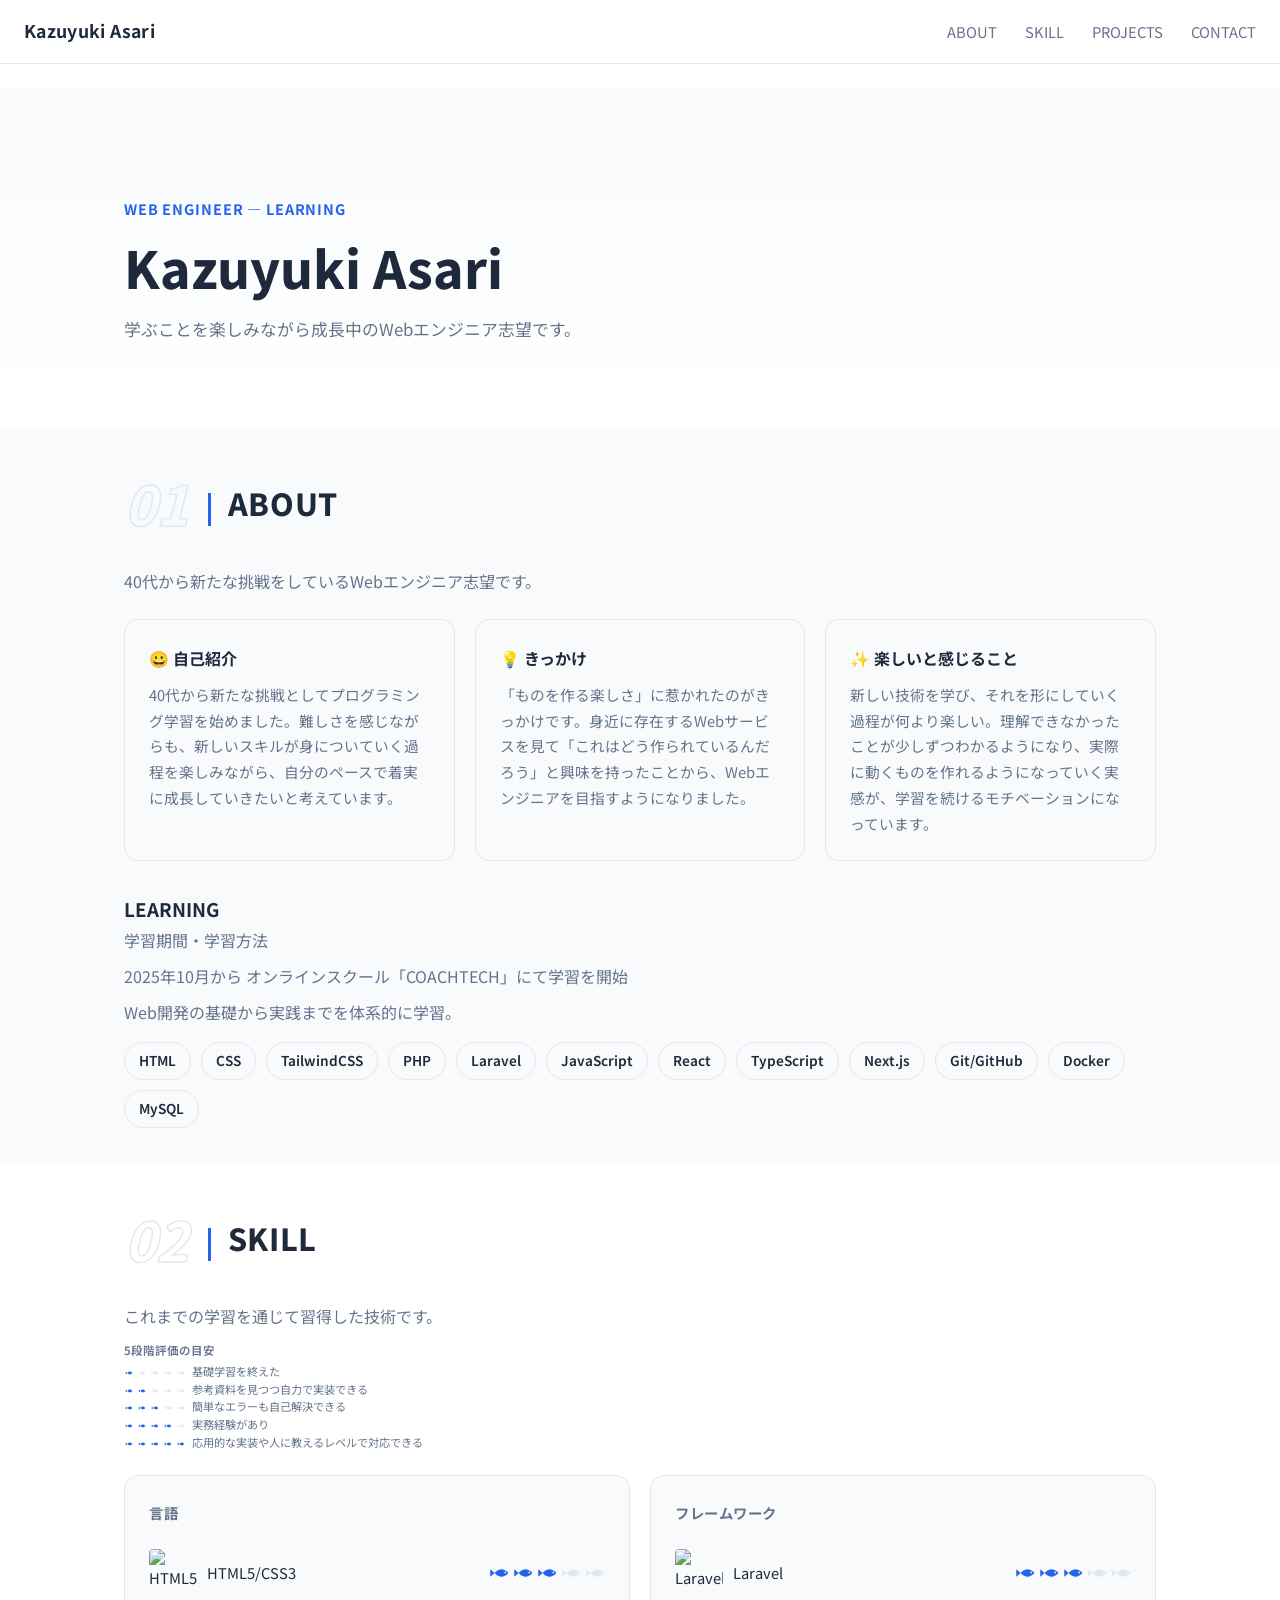
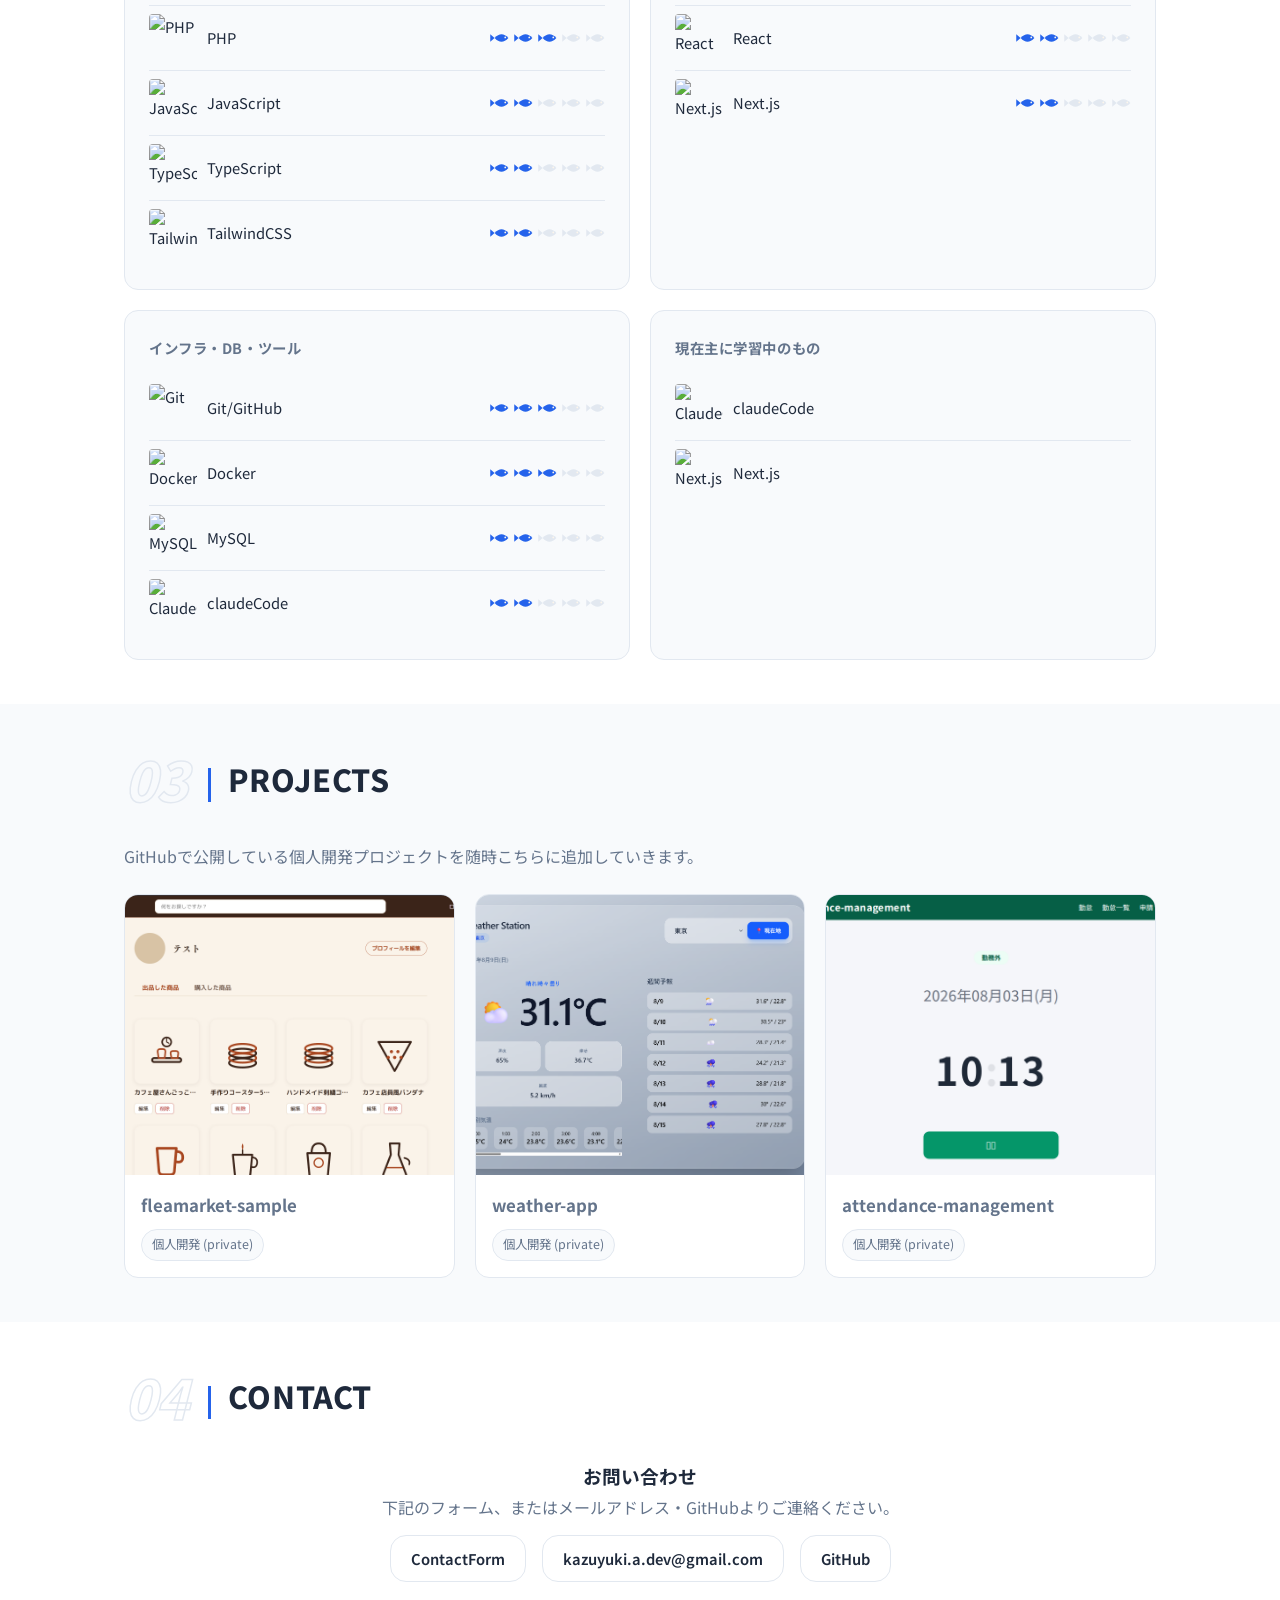
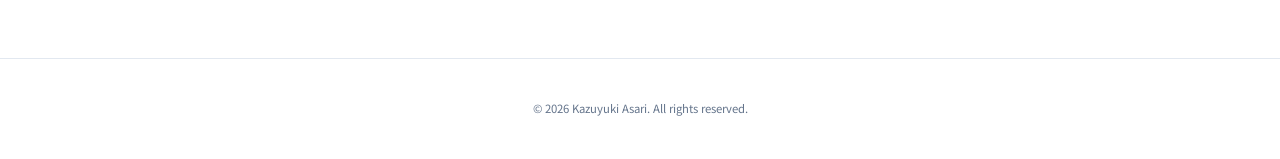
==== index.html @ 362704b7 "attendance-managementプロジェクトを追加、プロジェクトカードの画像サイズを統一" ====
<!doctype html>
<html lang="ja">
  <head>
    <meta charset="UTF-8" />
    <meta name="viewport" content="width=device-width, initial-scale=1.0" />
    <link rel="preconnect" href="https://fonts.googleapis.com" />
    <link rel="preconnect" href="https://fonts.gstatic.com" crossorigin />
    <link
      href="https://fonts.googleapis.com/css2?family=Noto+Sans+JP:wght@400;500;700&display=swap"
      rel="stylesheet"
    />
    <link rel="stylesheet" href="css/style.css" />
    <title>K.A portfolio</title>
  </head>
  <body>
    <svg style="display: none">
      <symbol id="icon-fish" viewBox="0 -3 32 26">
        <polygon points="9,10 2,4 2,16" />
        <path d="M 9,10 Q 20,-2 31,10 Q 20,22 9,10 Z" />
        <circle cx="26" cy="9" r="1.4" fill="#fdf6ec" />
      </symbol>
    </svg>
    <header>
      <a class="logo" href="#">Kazuyuki Asari</a>
      <button class="nav-toggle" id="navToggle" aria-label="メニュー">
        &#9776;
      </button>
      <nav>
        <ul class="nav-links" id="navLinks">
          <li><a href="#ABOUT">ABOUT</a></li>
          <li><a href="#SKILL">SKILL</a></li>
          <li><a href="#PROJECTS">PROJECTS</a></li>
          <li><a href="#CONTACT">CONTACT</a></li>
        </ul>
      </nav>
    </header>

    <main>
      <section class="hero">
        <div class="container hero-split">
          <div>
            <span class="hero-eyebrow">WEB ENGINEER — LEARNING</span>
            <h1>Kazuyuki Asari</h1>
            <p class="catchcopy">
              学ぶことを楽しみながら成長中のWebエンジニア志望です。
            </p>
          </div>
        </div>
      </section>

      <section id="ABOUT">
        <div class="container">
          <div class="section-head">
            <span class="section-num">01</span>
            <h2>ABOUT</h2>
          </div>
          <p>40代から新たな挑戦をしているWebエンジニア志望です。</p>
          <div class="about-grid">
            <div class="card">
              <h3>😀 自己紹介</h3>
              <p>
                40代から新たな挑戦としてプログラミング学習を始めました。難しさを感じながらも、新しいスキルが身についていく過程を楽しみながら、自分のペースで着実に成長していきたいと考えています。
              </p>
            </div>
            <div class="card">
              <h3>💡 きっかけ</h3>
              <p>
                「ものを作る楽しさ」に惹かれたのがきっかけです。身近に存在するWebサービスを見て「これはどう作られているんだろう」と興味を持ったことから、Webエンジニアを目指すようになりました。
              </p>
            </div>
            <div class="card">
              <h3>✨ 楽しいと感じること</h3>
              <p>
                新しい技術を学び、それを形にしていく過程が何より楽しい。理解できなかったことが少しずつわかるようになり、実際に動くものを作れるようになっていく実感が、学習を続けるモチベーションになっています。
              </p>
            </div>
          </div>
          <h3>LEARNING</h3>
          <p>学習期間・学習方法</p>
          <p>2025年10月から オンラインスクール「COACHTECH」にて学習を開始</p>
          <p>Web開発の基礎から実践までを体系的に学習。</p>
          <ul class="tech-list">
            <li>HTML</li>
            <li>CSS</li>
            <li>TailwindCSS</li>
            <li>PHP</li>
            <li>Laravel</li>
            <li>JavaScript</li>
            <li>React</li>
            <li>TypeScript</li>
            <li>Next.js</li>
            <li>Git/GitHub</li>
            <li>Docker</li>
            <li>MySQL</li>
          </ul>
        </div>
      </section>

      <section id="SKILL">
        <div class="container">
          <div class="section-head">
            <span class="section-num">02</span>
            <h2>SKILL</h2>
          </div>
          <p>これまでの学習を通じて習得した技術です。</p>
          <div class="rating-legend">
            <p class="legend-title">5段階評価の目安</p>
            <ul>
              <li>
                <span class="legend-fish">
                  <svg class="fish filled"><use href="#icon-fish"></use></svg>
                  <svg class="fish"><use href="#icon-fish"></use></svg>
                  <svg class="fish"><use href="#icon-fish"></use></svg>
                  <svg class="fish"><use href="#icon-fish"></use></svg>
                  <svg class="fish"><use href="#icon-fish"></use></svg>
                </span>
                基礎学習を終えた
              </li>
              <li>
                <span class="legend-fish">
                  <svg class="fish filled"><use href="#icon-fish"></use></svg>
                  <svg class="fish filled"><use href="#icon-fish"></use></svg>
                  <svg class="fish"><use href="#icon-fish"></use></svg>
                  <svg class="fish"><use href="#icon-fish"></use></svg>
                  <svg class="fish"><use href="#icon-fish"></use></svg>
                </span>
                参考資料を見つつ自力で実装できる
              </li>
              <li>
                <span class="legend-fish">
                  <svg class="fish filled"><use href="#icon-fish"></use></svg>
                  <svg class="fish filled"><use href="#icon-fish"></use></svg>
                  <svg class="fish filled"><use href="#icon-fish"></use></svg>
                  <svg class="fish"><use href="#icon-fish"></use></svg>
                  <svg class="fish"><use href="#icon-fish"></use></svg>
                </span>
                簡単なエラーも自己解決できる
              </li>
              <li>
                <span class="legend-fish">
                  <svg class="fish filled"><use href="#icon-fish"></use></svg>
                  <svg class="fish filled"><use href="#icon-fish"></use></svg>
                  <svg class="fish filled"><use href="#icon-fish"></use></svg>
                  <svg class="fish filled"><use href="#icon-fish"></use></svg>
                  <svg class="fish"><use href="#icon-fish"></use></svg>
                </span>
                実務経験があり
              </li>
              <li>
                <span class="legend-fish">
                  <svg class="fish filled"><use href="#icon-fish"></use></svg>
                  <svg class="fish filled"><use href="#icon-fish"></use></svg>
                  <svg class="fish filled"><use href="#icon-fish"></use></svg>
                  <svg class="fish filled"><use href="#icon-fish"></use></svg>
                  <svg class="fish filled"><use href="#icon-fish"></use></svg>
                </span>
                応用的な実装や人に教えるレベルで対応できる
              </li>
            </ul>
          </div>

          <div class="skills-grid">
            <div class="skill-card">
              <h4>言語</h4>
              <ul>
                <li>
                  <img
                    src="https://cdn.simpleicons.org/html5"
                    alt="HTML5"
                    width="48"
                    height="48"
                  />
                  HTML5/CSS3
                  <span class="level-dots" title="レベル目安 1/5">
                    <svg class="fish filled"><use href="#icon-fish"></use></svg>
                    <svg class="fish filled"><use href="#icon-fish"></use></svg>
                    <svg class="fish filled"><use href="#icon-fish"></use></svg>
                    <svg class="fish"><use href="#icon-fish"></use></svg>
                    <svg class="fish"><use href="#icon-fish"></use></svg>
                  </span>
                </li>
                <li>
                  <img
                    src="https://cdn.simpleicons.org/php"
                    alt="PHP"
                    width="48"
                    height="48"
                  />
                  PHP
                  <span class="level-dots" title="レベル目安 1/5">
                    <svg class="fish filled"><use href="#icon-fish"></use></svg>
                    <svg class="fish filled"><use href="#icon-fish"></use></svg>
                    <svg class="fish filled"><use href="#icon-fish"></use></svg>
                    <svg class="fish"><use href="#icon-fish"></use></svg>
                    <svg class="fish"><use href="#icon-fish"></use></svg>
                  </span>
                </li>
                <li>
                  <img
                    src="https://cdn.simpleicons.org/javascript"
                    alt="JavaScript"
                    width="48"
                    height="48"
                  />
                  JavaScript
                  <span class="level-dots" title="レベル目安 1/5">
                    <svg class="fish filled"><use href="#icon-fish"></use></svg>
                    <svg class="fish filled"><use href="#icon-fish"></use></svg>
                    <svg class="fish"><use href="#icon-fish"></use></svg>
                    <svg class="fish"><use href="#icon-fish"></use></svg>
                    <svg class="fish"><use href="#icon-fish"></use></svg>
                  </span>
                </li>
                <li>
                  <img
                    src="https://cdn.simpleicons.org/typescript"
                    alt="TypeScript"
                    width="48"
                    height="48"
                  />
                  TypeScript
                  <span class="level-dots" title="レベル目安 1/5">
                    <svg class="fish filled"><use href="#icon-fish"></use></svg>
                    <svg class="fish filled"><use href="#icon-fish"></use></svg>
                    <svg class="fish"><use href="#icon-fish"></use></svg>
                    <svg class="fish"><use href="#icon-fish"></use></svg>
                    <svg class="fish"><use href="#icon-fish"></use></svg>
                  </span>
                </li>
                <li>
                  <img
                    src="https://cdn.simpleicons.org/tailwindcss"
                    alt="Tailwind CSS"
                    width="48"
                    height="48"
                  />
                  TailwindCSS
                  <span class="level-dots" title="レベル目安 1/5">
                    <svg class="fish filled"><use href="#icon-fish"></use></svg>
                    <svg class="fish filled"><use href="#icon-fish"></use></svg>
                    <svg class="fish"><use href="#icon-fish"></use></svg>
                    <svg class="fish"><use href="#icon-fish"></use></svg>
                    <svg class="fish"><use href="#icon-fish"></use></svg>
                  </span>
                </li>
              </ul>
            </div>
            <div class="skill-card">
              <h4>フレームワーク</h4>
              <ul>
                <li>
                  <img
                    src="https://cdn.simpleicons.org/laravel"
                    alt="Laravel"
                    width="48"
                    height="48"
                  />
                  Laravel
                  <span class="level-dots" title="レベル目安 1/5">
                    <svg class="fish filled"><use href="#icon-fish"></use></svg>
                    <svg class="fish filled"><use href="#icon-fish"></use></svg>
                    <svg class="fish filled"><use href="#icon-fish"></use></svg>
                    <svg class="fish"><use href="#icon-fish"></use></svg>
                    <svg class="fish"><use href="#icon-fish"></use></svg>
                  </span>
                </li>
                <li>
                  <img
                    src="https://cdn.simpleicons.org/react"
                    alt="React"
                    width="48"
                    height="48"
                  />
                  React
                  <span class="level-dots" title="レベル目安 1/5">
                    <svg class="fish filled"><use href="#icon-fish"></use></svg>
                    <svg class="fish filled"><use href="#icon-fish"></use></svg>
                    <svg class="fish"><use href="#icon-fish"></use></svg>
                    <svg class="fish"><use href="#icon-fish"></use></svg>
                    <svg class="fish"><use href="#icon-fish"></use></svg>
                  </span>
                </li>
                <li>
                  <img
                    src="https://cdn.simpleicons.org/next.js"
                    alt="Next.js"
                    width="48"
                    height="48"
                  />
                  Next.js
                  <span class="level-dots" title="レベル目安 1/5">
                    <svg class="fish filled"><use href="#icon-fish"></use></svg>
                    <svg class="fish filled"><use href="#icon-fish"></use></svg>
                    <svg class="fish"><use href="#icon-fish"></use></svg>
                    <svg class="fish"><use href="#icon-fish"></use></svg>
                    <svg class="fish"><use href="#icon-fish"></use></svg>
                  </span>
                </li>
              </ul>
            </div>
            <div class="skill-card">
              <h4>インフラ・DB・ツール</h4>
              <ul>
                <li>
                  <img
                    src="https://cdn.simpleicons.org/git"
                    alt="Git"
                    width="48"
                    height="48"
                  />
                  Git/GitHub
                  <span class="level-dots" title="レベル目安 1/5">
                    <svg class="fish filled"><use href="#icon-fish"></use></svg>
                    <svg class="fish filled"><use href="#icon-fish"></use></svg>
                    <svg class="fish filled"><use href="#icon-fish"></use></svg>
                    <svg class="fish"><use href="#icon-fish"></use></svg>
                    <svg class="fish"><use href="#icon-fish"></use></svg>
                  </span>
                </li>
                <li>
                  <img
                    src="https://cdn.simpleicons.org/docker"
                    alt="Docker"
                    width="48"
                    height="48"
                  />
                  Docker
                  <span class="level-dots" title="レベル目安 1/5">
                    <svg class="fish filled"><use href="#icon-fish"></use></svg>
                    <svg class="fish filled"><use href="#icon-fish"></use></svg>
                    <svg class="fish filled"><use href="#icon-fish"></use></svg>
                    <svg class="fish"><use href="#icon-fish"></use></svg>
                    <svg class="fish"><use href="#icon-fish"></use></svg>
                  </span>
                </li>
                <li>
                  <img
                    src="https://cdn.simpleicons.org/mysql"
                    alt="MySQL"
                    width="48"
                    height="48"
                  />
                  MySQL
                  <span class="level-dots" title="レベル目安 1/5">
                    <svg class="fish filled"><use href="#icon-fish"></use></svg>
                    <svg class="fish filled"><use href="#icon-fish"></use></svg>
                    <svg class="fish"><use href="#icon-fish"></use></svg>
                    <svg class="fish"><use href="#icon-fish"></use></svg>
                    <svg class="fish"><use href="#icon-fish"></use></svg>
                  </span>
                </li>
                <li>
                  <img
                    src="https://cdn.simpleicons.org/claudecode"
                    alt="ClaudeCode"
                    width="48"
                    height="48"
                  />
                  claudeCode
                  <span class="level-dots" title="レベル目安 1/5">
                    <svg class="fish filled"><use href="#icon-fish"></use></svg>
                    <svg class="fish filled"><use href="#icon-fish"></use></svg>
                    <svg class="fish"><use href="#icon-fish"></use></svg>
                    <svg class="fish"><use href="#icon-fish"></use></svg>
                    <svg class="fish"><use href="#icon-fish"></use></svg>
                  </span>
                </li>
              </ul>
            </div>
            <div class="skill-card">
              <h4>現在主に学習中のもの</h4>
              <ul>
                <li>
                  <img
                    src="https://cdn.simpleicons.org/claudecode"
                    alt="ClaudeCode"
                    width="48"
                    height="48"
                  />claudeCode
                </li>
                <li>
                  <img
                    src="https://cdn.simpleicons.org/next.js"
                    alt="Next.js"
                    width="48"
                    height="48"
                  />
                  Next.js
                </li>
              </ul>
            </div>
          </div>
        </div>
      </section>

      <section id="PROJECTS">
        <div class="container">
          <div class="section-head">
            <span class="section-num">03</span>
            <h2>PROJECTS</h2>
          </div>
          <p>
            GitHubで公開している個人開発プロジェクトを随時こちらに追加していきます。
          </p>

          <div class="projects-grid">
            <article class="project-card">
              <a href="projects/fleamarket-sample.html">
                <img
                  src="images/screenshots/fleamarket-sample/fleamarket-sample1.png"
                  alt="fleamarket-sample のトップページ"
                  width="400"
                  height="280"
                />
                <h3>fleamarket-sample</h3>
                <ul class="tags">
                  <li>個人開発 (private)</li>
                </ul>
              </a>
            </article>
            <article class="project-card">
              <a href="projects/weather-app.html">
                <img
                  src="images/screenshots/weather-app/weather-app1.png"
                  alt="weather-app のトップページ"
                  width="400"
                  height="280"
                />
                <h3>weather-app</h3>
                <ul class="tags">
                  <li>個人開発 (private)</li>
                </ul>
              </a>
            </article>
            <article class="project-card">
              <a href="projects/attendance-management.html">
                <img
                  src="images/screenshots/attendance-management/attendance1.png"
                  alt="attendance-management のトップページ"
                  width="400"
                  height="280"
                />
                <h3>attendance-management</h3>
                <ul class="tags">
                  <li>個人開発 (private)</li>
                </ul>
              </a>
            </article>
          </div>
        </div>
      </section>

      <section id="CONTACT">
        <div class="container">
          <div class="section-head">
            <span class="section-num">04</span>
            <h2>CONTACT</h2>
          </div>
          <h3>お問い合わせ</h3>
          <p>
            下記のフォーム、またはメールアドレス・GitHubよりご連絡ください。
          </p>
          <div class="contact-links">
            <a href="contact.html">ContactForm</a>
            <a href="mailto:kazuyuki.a.dev@gmail.com"
              >kazuyuki.a.dev@gmail.com</a
            >
            <a
              href="https://github.com/kazuyuki-a-dev"
              target="_blank"
              rel="noopener noreferrer"
              >GitHub</a
            >
          </div>
        </div>
      </section>
    </main>
    <footer>
      <small>© 2026 Kazuyuki Asari. All rights reserved.</small>
    </footer>
    <script src="js/script.js"></script>
  </body>
</html>
---- css/style.css ----
* {
  box-sizing: border-box;
  margin: 0;
  padding: 0;
}

html {
  scroll-behavior: smooth;
}

:root {
  --color-primary: #2563eb;
  --color-primary-dark: #1d4ed8;
  --color-accent: #0d9488;
  --color-bg: #ffffff;
  --color-bg-soft: #f8fafc;
  --color-text: #1e293b;
  --color-text-muted: #64748b;
  --color-border: #e2e8f0;
  --radius: 14px;
  --max-width: 1080px;
  --hero-photo: none;
}

header {
  position: sticky;
  top: 0;
  z-index: 100;
  background: rgba(255, 255, 255, 0.9);
  backdrop-filter: blur(8px);
  border-bottom: 1px solid var(--color-border);
  display: flex;
  align-items: center;
  justify-content: space-between;
  padding: 16px 24px;
}
.logo {
  font-weight: 700;
  font-size: 1.1rem;
  letter-spacing: 0.02em;
}
header nav ul {
  display: flex;
  gap: 28px;
  list-style: none;
  font-size: 0.92rem;
  color: var(--color-text-muted);
}
header nav a:hover {
  color: var(--color-primary);
}

.nav-toggle {
  display: none;
  background: none;
  border: none;
  font-size: 1.4rem;
  cursor: pointer;
  color: var(--color-text);
}

body {
  font-family:
    "Noto Sans JP",
    -apple-system,
    BlinkMacSystemFont,
    "Hiragino Kaku Gothic ProN",
    "Yu Gothic",
    sans-serif;
  color: var(--color-text);
  background: var(--color-bg);
  line-height: 1.75;
  -webkit-font-smoothing: antialiased;
}

section:nth-of-type(even) {
  background: var(--color-bg-soft);
}

.card {
  background: #fff;
}
.tech-list li {
  background: #fff;
}
.project-card {
  background: #fff;
}
a {
  color: inherit;
  text-decoration: none;
}

.container {
  max-width: var(--max-width);
  margin: 0 auto;
  padding: 12px 24px;
}
.project-card img {
  width: 100%;
  aspect-ratio: 16/10;
  object-fit: cover;
  display: block;
}
.hero {
  padding: 96px 0 72px;
  background-image:
    var(--hero-photo),
    linear-gradient(180deg, var(--color-bg-soft) 0%, var(--color-bg) 100%);
  background-size: cover;
  background-position: center;
}

.hero-split {
  display: grid;
  grid-template-columns: 1fr;
  gap: 40px;
  align-items: center;
}

.hero-eyebrow {
  display: block;
  color: var(--color-primary);
  font-weight: 700;
  font-size: 0.9rem;
  letter-spacing: 0.06em;
  margin-bottom: 14px;
}

.hero h1 {
  font-size: clamp(2rem, 5vw, 3.2rem);
  font-weight: 800;
  line-height: 1.25;
  margin-bottom: 16px;
}

.hero .catchcopy {
  font-size: 1.05rem;
  color: var(--color-text-muted);
  max-width: 480px;
}

section {
  scroll-margin-top: 60px;
}

.section-num {
  font-size: 3.4rem;
  font-weight: 800;
  font-style: italic;
  line-height: 1;
  letter-spacing: -0.02em;
  color: var(--color-border);
}
@supports (-webkit-text-stroke: 1px black) {
  .section-num {
    color: transparent;
    -webkit-text-stroke: 1.5px var(--color-border);
  }
}

.section-head {
  display: flex;
  align-items: center;
  gap: 20px;
  margin: 36px 0;
}
.section-head h1,
.section-head h2 {
  position: relative;
  padding-left: 20px;
  font-size: clamp(1.4rem, 3vw, 1.9rem);
  font-weight: 800;
  letter-spacing: 0.02em;
}
.section-head h1::before,
.section-head h2::before {
  content: "";
  position: absolute;
  left: 0;
  bottom: 4px;
  width: 3px;
  height: 1.1em;
  background: var(--color-primary);
}

.about-grid {
  display: grid;
  grid-template-columns: repeat(3, 1fr);
  gap: 20px;
  margin: 24px 0 32px;
}
.card {
  background: var(--color-bg-soft);
  border: 1px solid var(--color-border);
  border-radius: var(--radius);
  padding: 24px;
}
.card h3 {
  font-size: 1rem;
  margin-bottom: 10px;
}
.card p {
  font-size: 0.92rem;
  color: var(--color-text-muted);
}

.tech-list {
  display: flex;
  flex-wrap: wrap;
  gap: 10px;
  list-style: none;
  margin: 16px 0 24px;
}
.tech-list li {
  background: var(--color-bg-soft);
  border: 1px solid var(--color-border);
  color: var(--color-text);
  font-size: 0.85rem;
  font-weight: 600;
  padding: 6px 14px;
  border-radius: 999px;
}

.rating-legend {
  max-width: 420px;
  margin: 10px 0 24px;
}
.legend-title {
  font-size: 0.72rem;
  font-weight: 600;
  color: var(--color-text-muted);
  margin-bottom: 4px;
}
.rating-legend ul {
  list-style: none;
  display: flex;
  flex-direction: column;
  gap: 2px;
}
.rating-legend li {
  display: flex;
  align-items: center;
  gap: 6px;
  font-size: 0.7rem;
  line-height: 1.4;
  color: var(--color-text-muted);
}
.rating-legend .fish {
  width: 10px;
  height: 6px;
  fill: var(--color-border);
  flex-shrink: 0;
}

.skills-grid {
  display: grid;
  grid-template-columns: repeat(2, 1fr);
  gap: 20px;
  margin: 24px 0 32px;
}
.skill-card {
  background: var(--color-bg-soft);
  border: 1px solid var(--color-border);
  border-radius: var(--radius);
  padding: 24px;
}
.skill-card h4 {
  font-size: 0.9rem;
  color: var(--color-text-muted);
  text-transform: uppercase;
  letter-spacing: 0.04em;
  margin-bottom: 16px;
}
.skill-card ul {
  list-style: none;
}
.skill-card li {
  display: flex;
  align-items: center;
  gap: 10px;
  padding: 8px 0;
  border-bottom: 1px solid var(--color-border);
  font-size: 0.92rem;
}
.skill-card li:last-child {
  border-bottom: none;
}
.skill-card li img {
  border-radius: 4px;
}
.level-dots {
  display: inline-flex;
  gap: 4px;
  margin-left: auto;
}
.fish {
  width: 20px;
  height: 20px;
  fill: var(--color-border);
}
.fish.filled {
  fill: var(--color-primary);
}

.projects-grid {
  display: grid;
  grid-template-columns: repeat(3, 1fr);
  gap: 20px;
  margin: 24px 0 32px;
}
.project-card {
  border: 1px solid var(--color-border);
  border-radius: var(--radius);
  overflow: hidden;
  transition:
    box-shadow 0.2s ease,
    transform 0.2s ease;
}

.project-head h2::before {
  content: "";
  position: absolute;
  left: 0;
  bottom: 4px;
  width: 3px;
  height: 1.1em;
  background: var(--color-primary);
}

.project-head h2 {
  position: relative;
  padding-left: 20px;
  font-weight: 800;
  letter-spacing: 0.02em;
}

.project-card:hover {
  box-shadow: 0 8px 20px rgba(0, 0, 0, 0.08);
  transform: translateY(-2px);
}

.project-card h3 {
  font-size: 1.05rem;
  margin: 16px 16px 8px;
}
.tags {
  display: flex;
  gap: 8px;
  list-style: none;
}
.tags li {
  font-size: 0.78rem;
  color: var(--color-text-muted);
  background: var(--color-bg-soft);
  border-radius: 999px;
  padding: 4px 10px;
}
.project-card .tags {
  padding: 0 16px 16px;
}

.contact-links {
  display: flex;
  flex-wrap: wrap;
  gap: 16px;
  margin-top: 20px;
}
.contact-links a {
  display: inline-flex;
  align-items: center;
  padding: 10px 20px;
  border: 1px solid var(--color-border);
  border-radius: 16px;
  font-size: 0.92rem;
  font-weight: 600;
  transition:
    background 0.2s ease,
    border-color 0.2s ease;
}
.contact-links a:hover {
  background: var(--color-primary);
  border-color: var(--color-primary);
  color: #fff;
}
#CONTACT h3,
#CONTACT > .container > p {
  text-align: center;
}
#CONTACT .contact-links {
  justify-content: center;
}
article h3 {
  font-size: 0.95rem;
  font-weight: 700;
  color: var(--color-text-muted);
  margin: 16px 0 8px;
}
footer {
  padding: 40px 0;
  text-align: center;
  color: var(--color-text-muted);
  font-size: 0.85rem;
  border-top: 1px solid var(--color-border);
  margin-top: 40px;
  display: flex;
  flex-direction: column;
  align-items: center;
  gap: 16px;
}
.back-link {
  display: inline-flex;
  align-items: center;
  gap: 6px;
  padding: 10px 20px;
  border: 1px solid var(--color-border);
  border-radius: 999px;
  font-size: 0.85rem;
  font-weight: 600;
  color: var(--color-text);
  transition:
    background 0.2s ease,
    border-color 0.2s ease;
}
.back-link:hover {
  background: var(--color-primary);
  border-color: var(--color-primary);
  color: #fff;
}

.project-hero {
  padding: 20px 0;
}
.project-hero h1 {
  font-size: clamp(1.8rem, 4vw, 2.6rem);
  font-weight: 800;
  text-align: center;
  margin-bottom: 4px;
}
.project-hero .tags {
  justify-content: center;
  margin-bottom: 24px;
}
.project-hero img {
  display: block;
  width: 50%;
  height: auto;
  margin: 0 auto;
  border-radius: var(--radius);
  border: 1px solid var(--color-border);
}

.slider-wrap {
  display: flex;
  align-items: center;
  gap: 16px;
  max-width: 560px;
  margin: 0 auto;
}
.project-slider {
  flex: 1;
  overflow: hidden;
  border-radius: var(--radius);
  /* border: 1px solid var(--color-border); */
}
.slider-track {
  display: flex;
  align-items: center;
  gap: 16px;
  transition: transform 0.35s ease;
}
.slider-track img {
  width: 80%;
  aspect-ratio: 16 / 10;
  object-fit: cover;
  flex-shrink: 0;
  margin: 0 2.5%;
  display: block;
  border-radius: var(--radius);
  border: 1px solid var(--color-border);
  opacity: 0.35;
  transition: opacity 0.35s ease;
}
.slider-track img.active {
  opacity: 1;
}
.slider-arrow {
  flex-shrink: 0;
  background: #fff;
  border: 1px solid var(--color-border);
  border-radius: 50%;
  width: 38px;
  height: 38px;
  font-size: 1.3rem;
  line-height: 1;
  cursor: pointer;
  display: flex;
  align-items: center;
  justify-content: center;
  color: var(--color-text-muted);
  box-shadow: 0 4px 10px rgba(0, 0, 0, 0.08);
  transition:
    background 0.2s ease,
    color 0.2s ease,
    transform 0.2s ease,
    box-shadow 0.2s ease;
}
.slider-arrow:hover {
  background: var(--color-primary);
  color: #fff;
  transform: translateY(-2px);
  box-shadow: 0 8px 16px rgba(37, 99, 235, 0.25);
}
.slider-dots {
  display: flex;
  justify-content: center;
  gap: 8px;
  margin-top: 16px;
}
.slider-dots .dot {
  width: 20px;
  height: 5px;
  border-radius: 999px;
  background: var(--color-border);
  border: none;
  padding: 0;
  cursor: pointer;
}
.slider-dots .dot.active {
  background: var(--color-primary);
}
main {
  padding: 24px 0;
}
article h2 {
  font-size: 1.15rem;
  font-weight: 700;
  margin: 36px 0 12px;
  border-bottom: 1px solid var(--color-border);
}
article > .project-head:first-child h2 {
  margin-top: 0;
}
article p {
  color: var(--color-text-muted);
  font-size: 0.95rem;
}
article ul {
  list-style: none;
  display: flex;
  flex-wrap: wrap;
  gap: 8px;
  margin-top: 8px;
}
article ul li {
  background: var(--color-bg-soft);
  border: 1px solid var(--color-border);
  border-radius: 999px;
  padding: 6px 14px;
  font-size: 0.85rem;
}

main .container > p {
  color: var(--color-text-muted);
  margin-bottom: 8px;
}
.contact-card {
  background: #fff;
  border-radius: var(--radius);
  padding: 28px 24px;
  max-width: 1080px;
  border-top: 3px solid var(--color-primary);
  box-shadow: 0 10px 30px rgba(30, 41, 59, 0.08);
}

.form-row input:focus,
.form-row textarea:focus {
  outline: none;
  border-color: var(--color-primary);
  background: #fff;
  box-shadow: 0 0 0 3px rgba(37, 99, 235, 0.15);
}
.form-row textarea::-webkit-resizer {
  display: none;
}
.btn-submit {
  display: inline-block;
  align-self: center;
  background: var(--color-primary);
  color: #fff;
  border: none;
  padding: 9px 24px;
  border-radius: 999px;
  font-size: 0.88rem;
  font-weight: 700;
  cursor: pointer;
  box-shadow: 0 6px 16px rgba(37, 99, 235, 0.25);
  transition:
    background 0.2s ease,
    transform 0.2s ease,
    box-shadow 0.2s ease;
}
.btn-submit:hover {
  background: var(--color-primary-dark);
  transform: translateY(-2px);
  box-shadow: 0 10px 20px rgba(37, 99, 235, 0.3);
}
.contact-form {
  display: flex;
  flex-direction: column;
  gap: 12px;
  margin: 12px 0;
}
.form-row {
  display: flex;
  flex-direction: column;
  gap: 4px;
}
.form-row label {
  font-size: 0.78rem;
  font-weight: 600;
  color: var(--color-text-muted);
}
.form-row input,
.form-row textarea {
  font-family: inherit;
  font-size: 0.88rem;
  padding: 9px 12px;
  border: 1px solid var(--color-border);
  border-radius: 6px;
  background: var(--color-bg-soft);
  color: var(--color-text);
}
.btn-submit {
  display: inline-block;
  align-self: center;
  background: var(--color-primary);
  color: #fff;
  border: none;
  padding: 9px 24px;
  border-radius: 999px;
  font-size: 0.88rem;
  font-weight: 700;
  cursor: pointer;
  transition: background 0.2s ease;
}
.contact-links {
  margin-top: 14px;
}

@media (max-width: 900px) {
  .about-grid {
    grid-template-columns: repeat(2, 1fr);
  }
  .projects-grid {
    grid-template-columns: repeat(2, 1fr);
  }
}

@media (max-width: 760px) {
  .about-grid {
    grid-template-columns: 1fr;
  }
  .skills-grid {
    grid-template-columns: 1fr;
  }
  .projects-grid {
    grid-template-columns: 1fr;
  }
  .container {
    padding: 0 16px;
  }
  .section-num {
    font-size: 2rem;
  }
  .nav-toggle {
    display: block;
    margin-left: auto;
  }
  header nav ul.nav-links {
    position: fixed;
    top: 62px;
    left: 0;
    right: 0;
    background: var(--color-bg);
    flex-direction: column;
    align-items: center;
    gap: 0;
    max-height: 0;
    overflow: hidden;
    transition: max-height 0.25s ease;
    border-bottom: 1px solid var(--color-border);
  }
  header nav ul.nav-links.open {
    max-height: 320px;
  }
  header nav ul.nav-links li {
    width: 100%;
    text-align: center;
  }
  header nav ul.nav-links a {
    display: block;
    padding: 14px 0;
  }
}
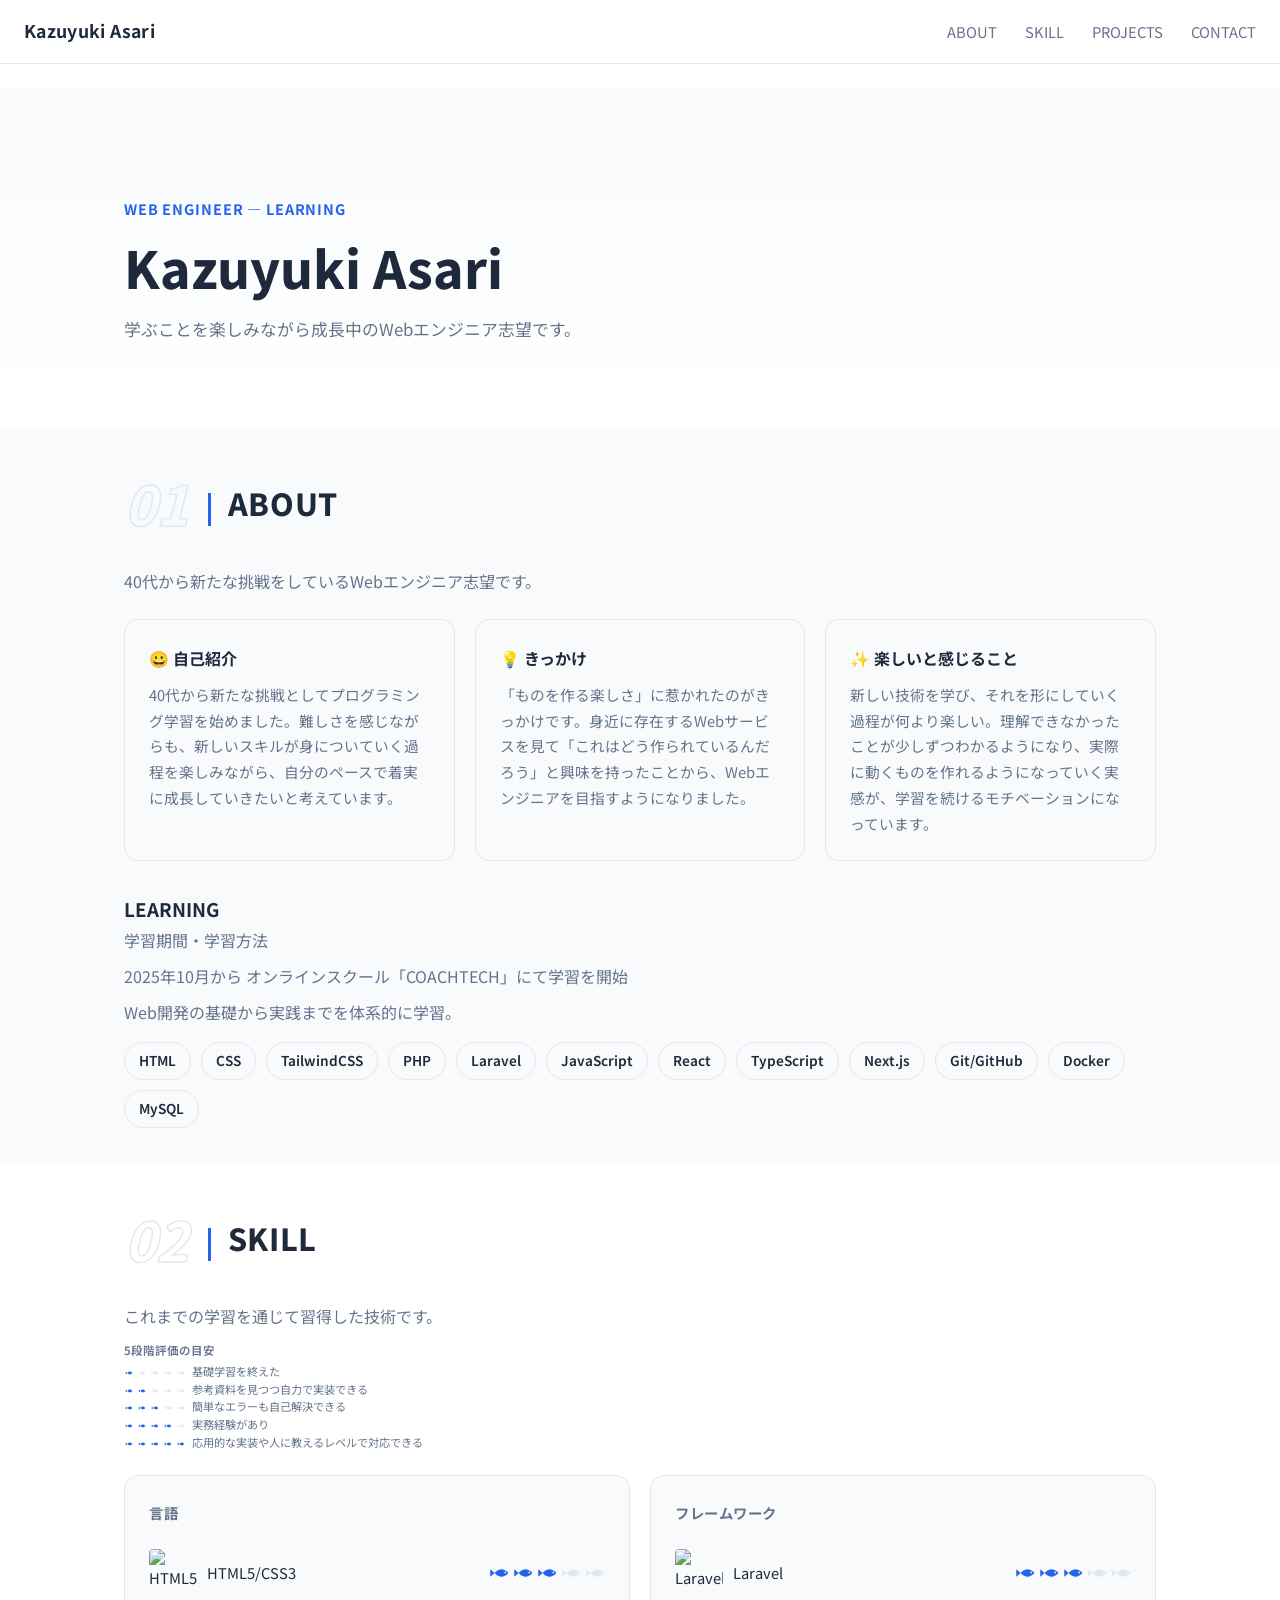
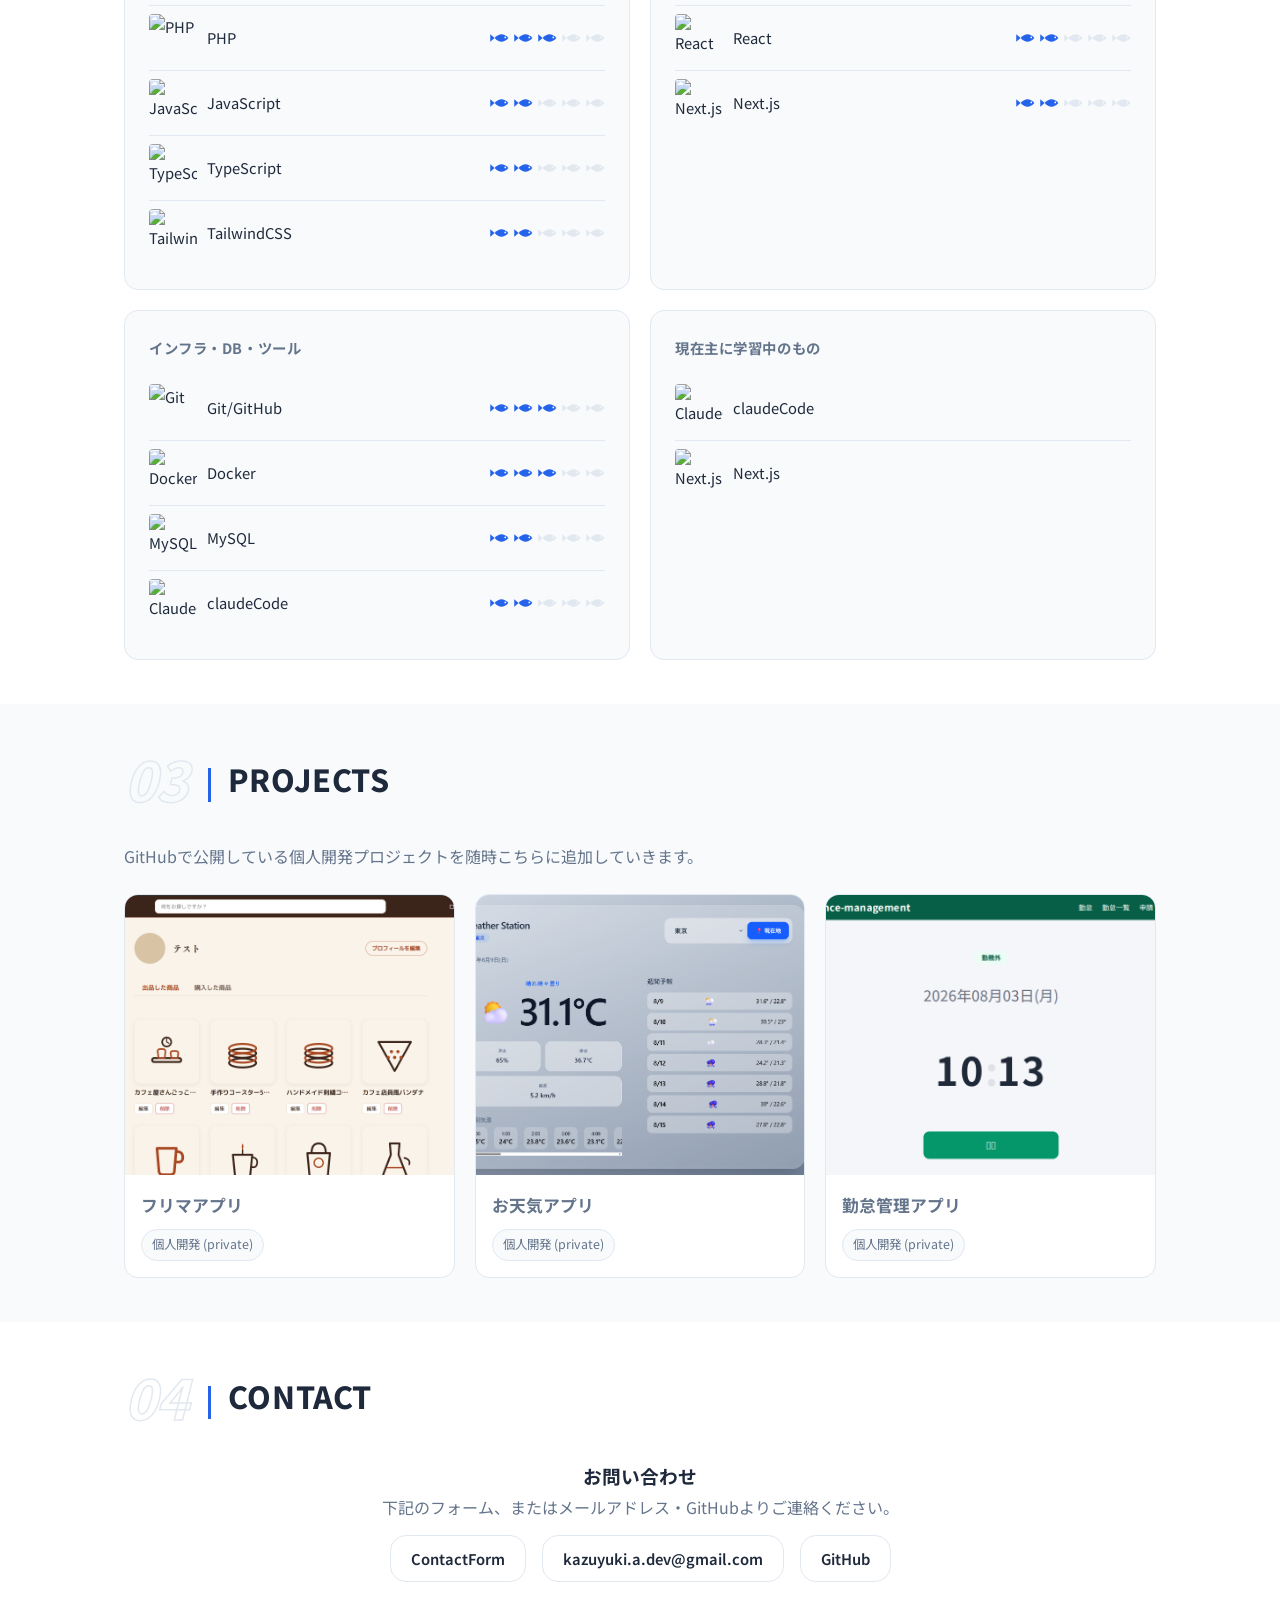
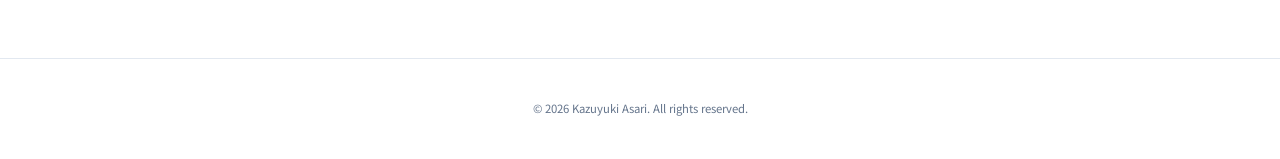
==== commit 655b2bba: "お問い合わせフォームをNetlify Forms対応に強化(送信完了ページ、ハニーポット追加)" ====
--- a/index.html
+++ b/index.html
@@ -412,7 +412,7 @@
                   width="400"
                   height="280"
                 />
-                <h3>fleamarket-sample</h3>
+                <h3>フリマアプリ</h3>
                 <ul class="tags">
                   <li>個人開発 (private)</li>
                 </ul>
@@ -426,7 +426,7 @@
                   width="400"
                   height="280"
                 />
-                <h3>weather-app</h3>
+                <h3>お天気アプリ</h3>
                 <ul class="tags">
                   <li>個人開発 (private)</li>
                 </ul>
@@ -440,7 +440,7 @@
                   width="400"
                   height="280"
                 />
-                <h3>attendance-management</h3>
+                <h3>勤怠管理アプリ</h3>
                 <ul class="tags">
                   <li>個人開発 (private)</li>
                 </ul>
--- a/css/style.css
+++ b/css/style.css
@@ -648,6 +648,11 @@
   margin-top: 14px;
 }
 
+.hidden-field {
+  position: absolute;
+  left: -9999px;
+}
+
 @media (max-width: 900px) {
   .about-grid {
     grid-template-columns: repeat(2, 1fr);
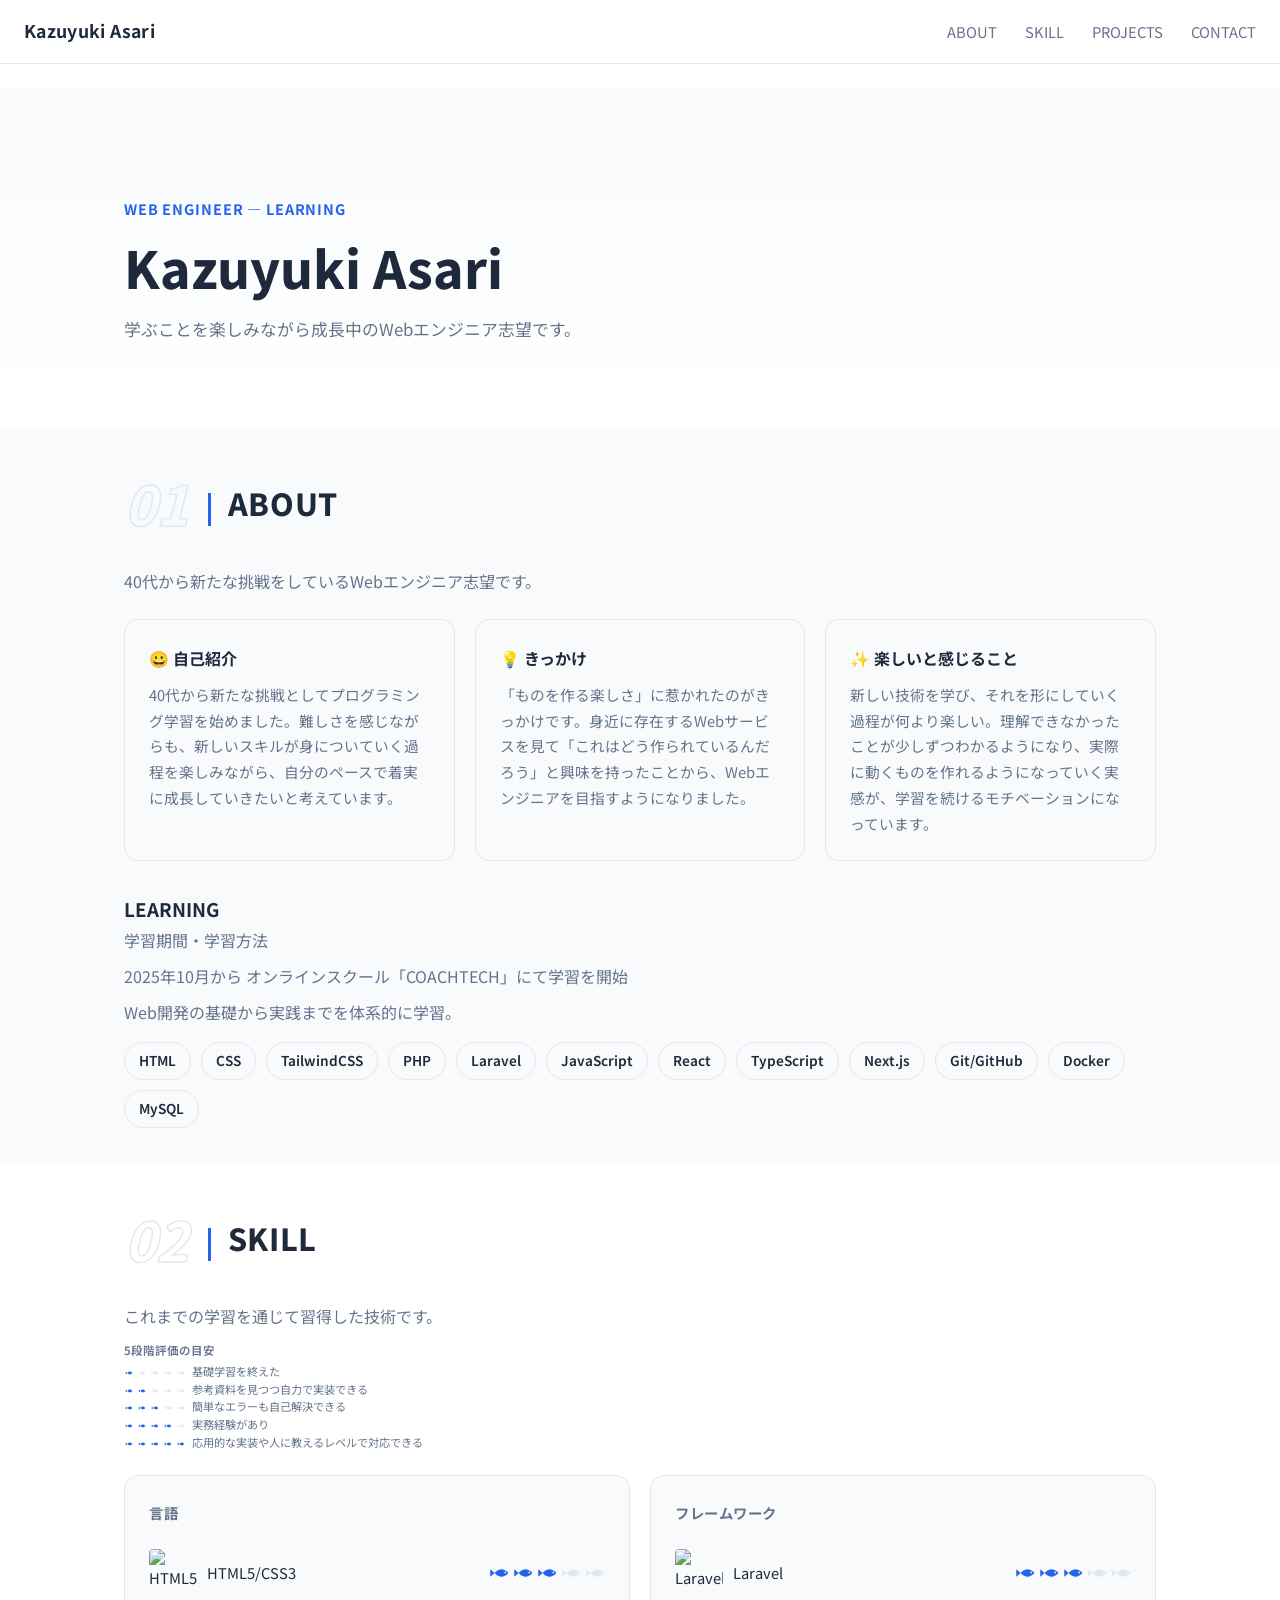
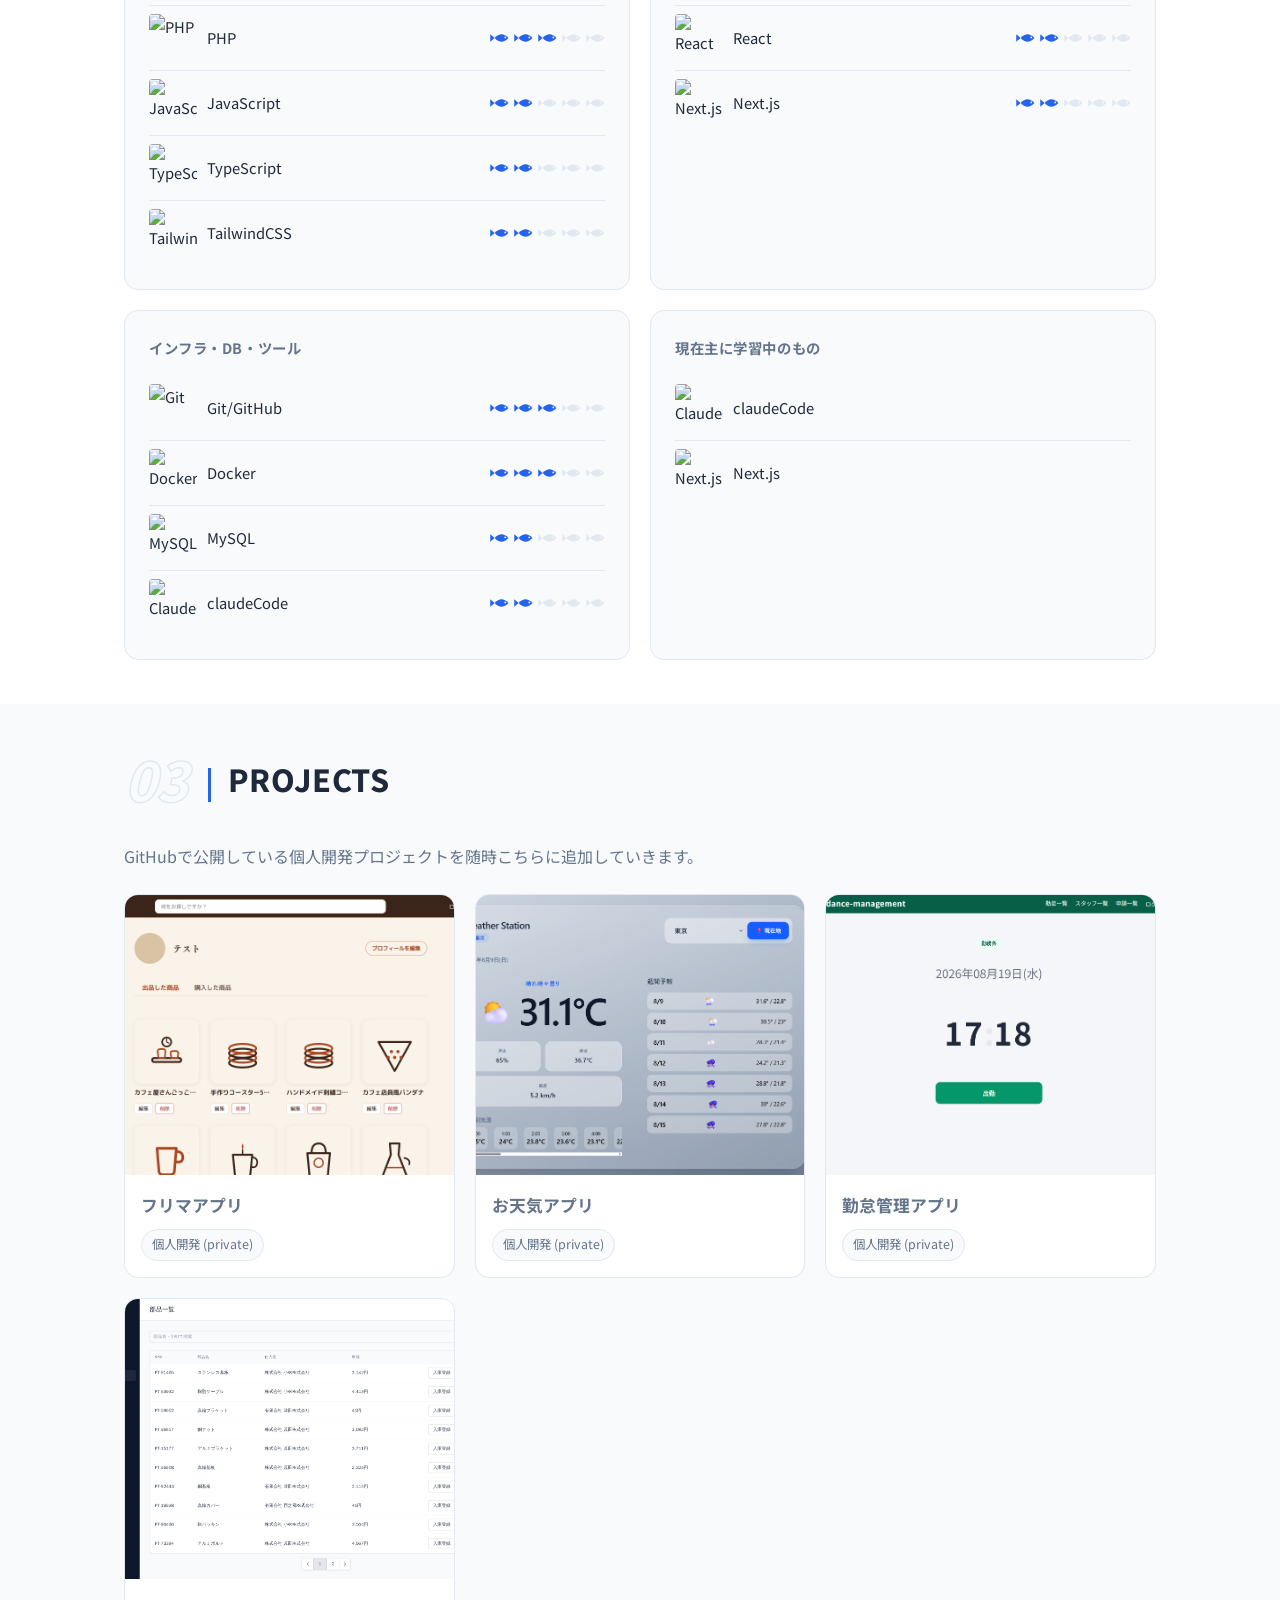
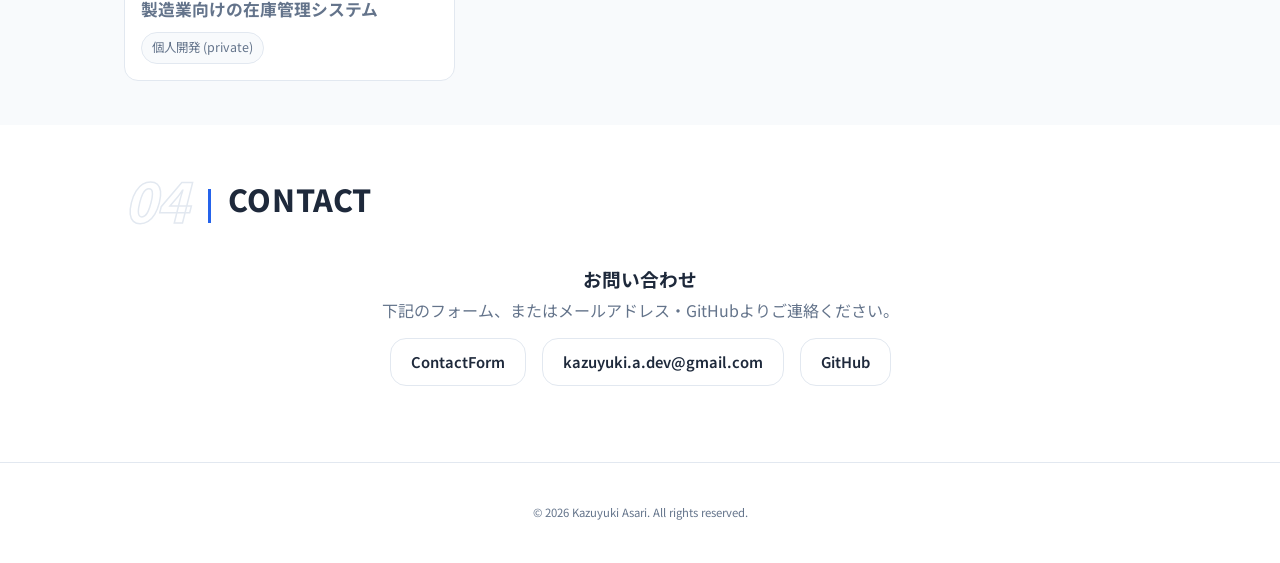
==== commit 28987e01: "PROJECTSに在庫管理システムを追加" ====
--- a/index.html
+++ b/index.html
@@ -446,6 +446,20 @@
                 </ul>
               </a>
             </article>
+            <article class="project-card">
+              <a href="projects/inventory-system.html">
+                <img
+                  src="images/screenshots/inventory-system/parts.png"
+                  alt="inventory-system の部品一覧"
+                  width="400"
+                  height="280"
+                />
+                <h3>製造業向けの在庫管理システム</h3>
+                <ul class="tags">
+                  <li>個人開発 (private)</li>
+                </ul>
+              </a>
+            </article>
           </div>
         </div>
       </section>
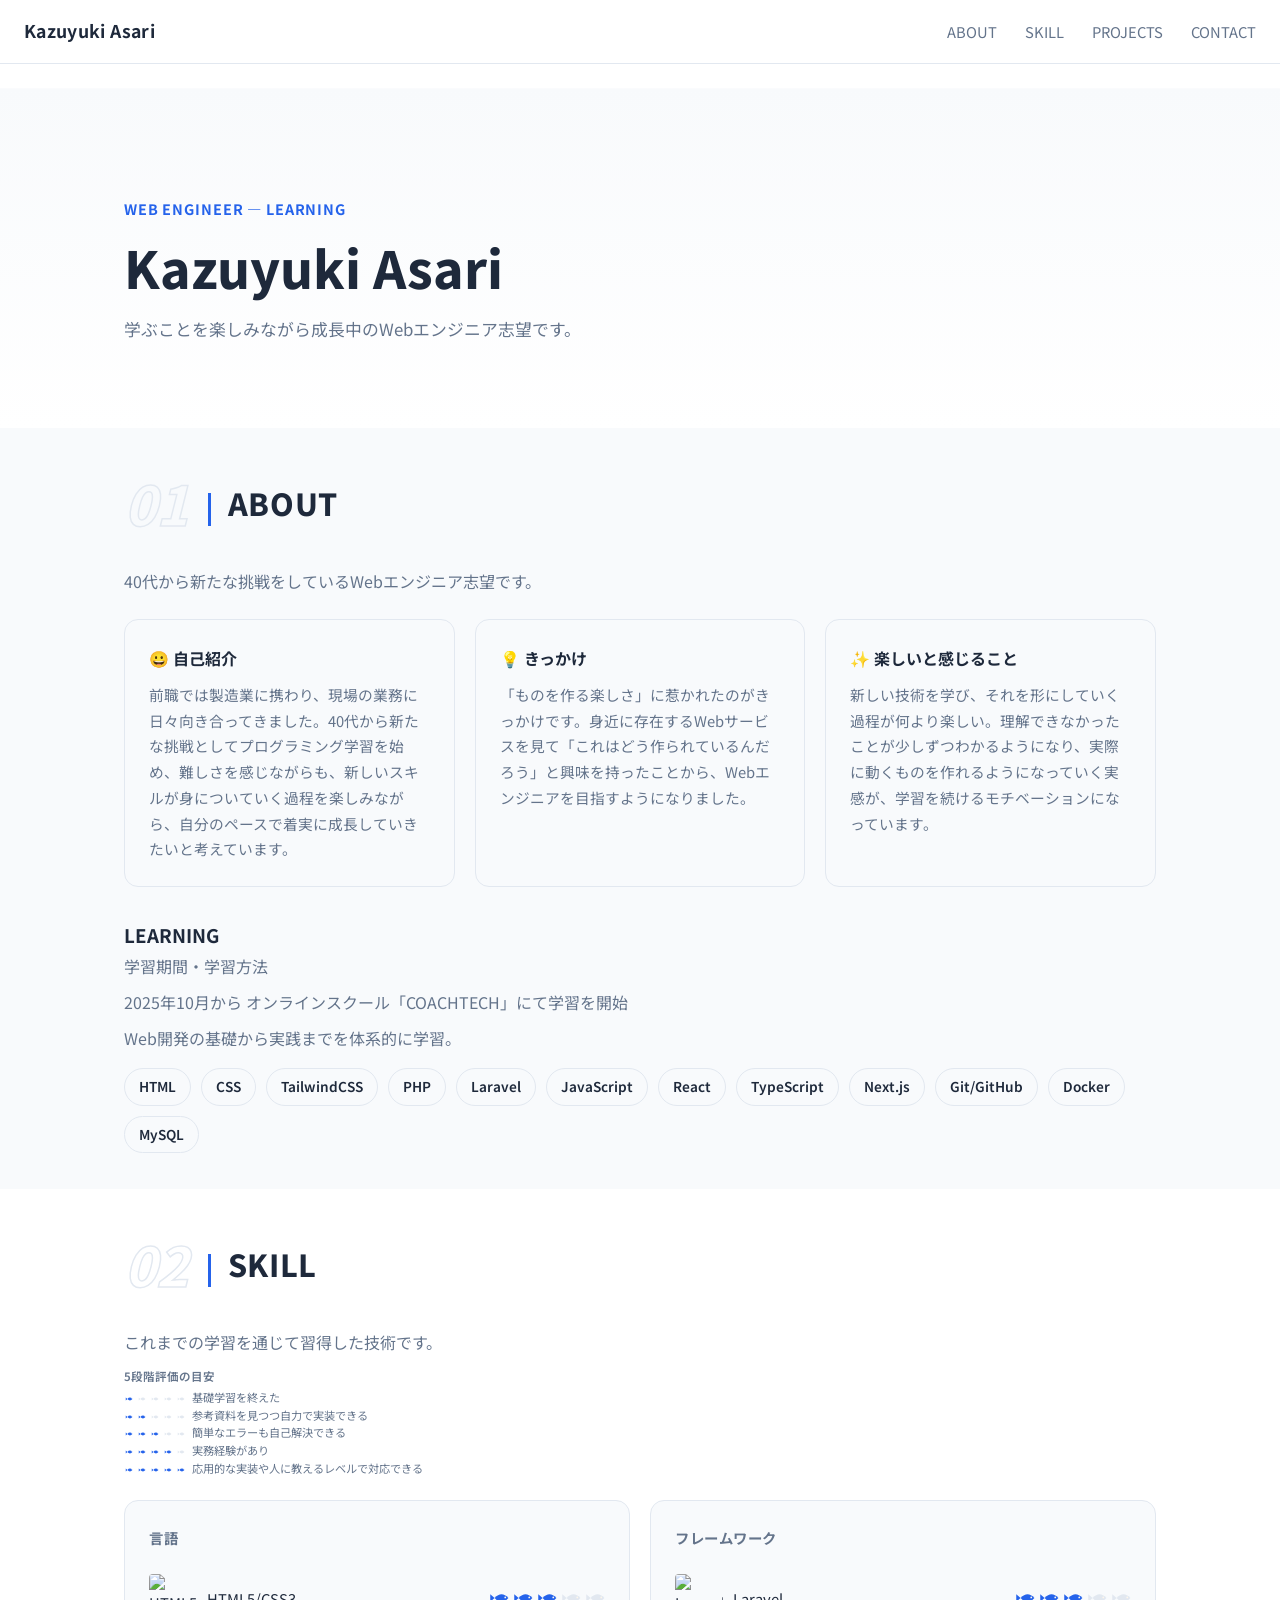
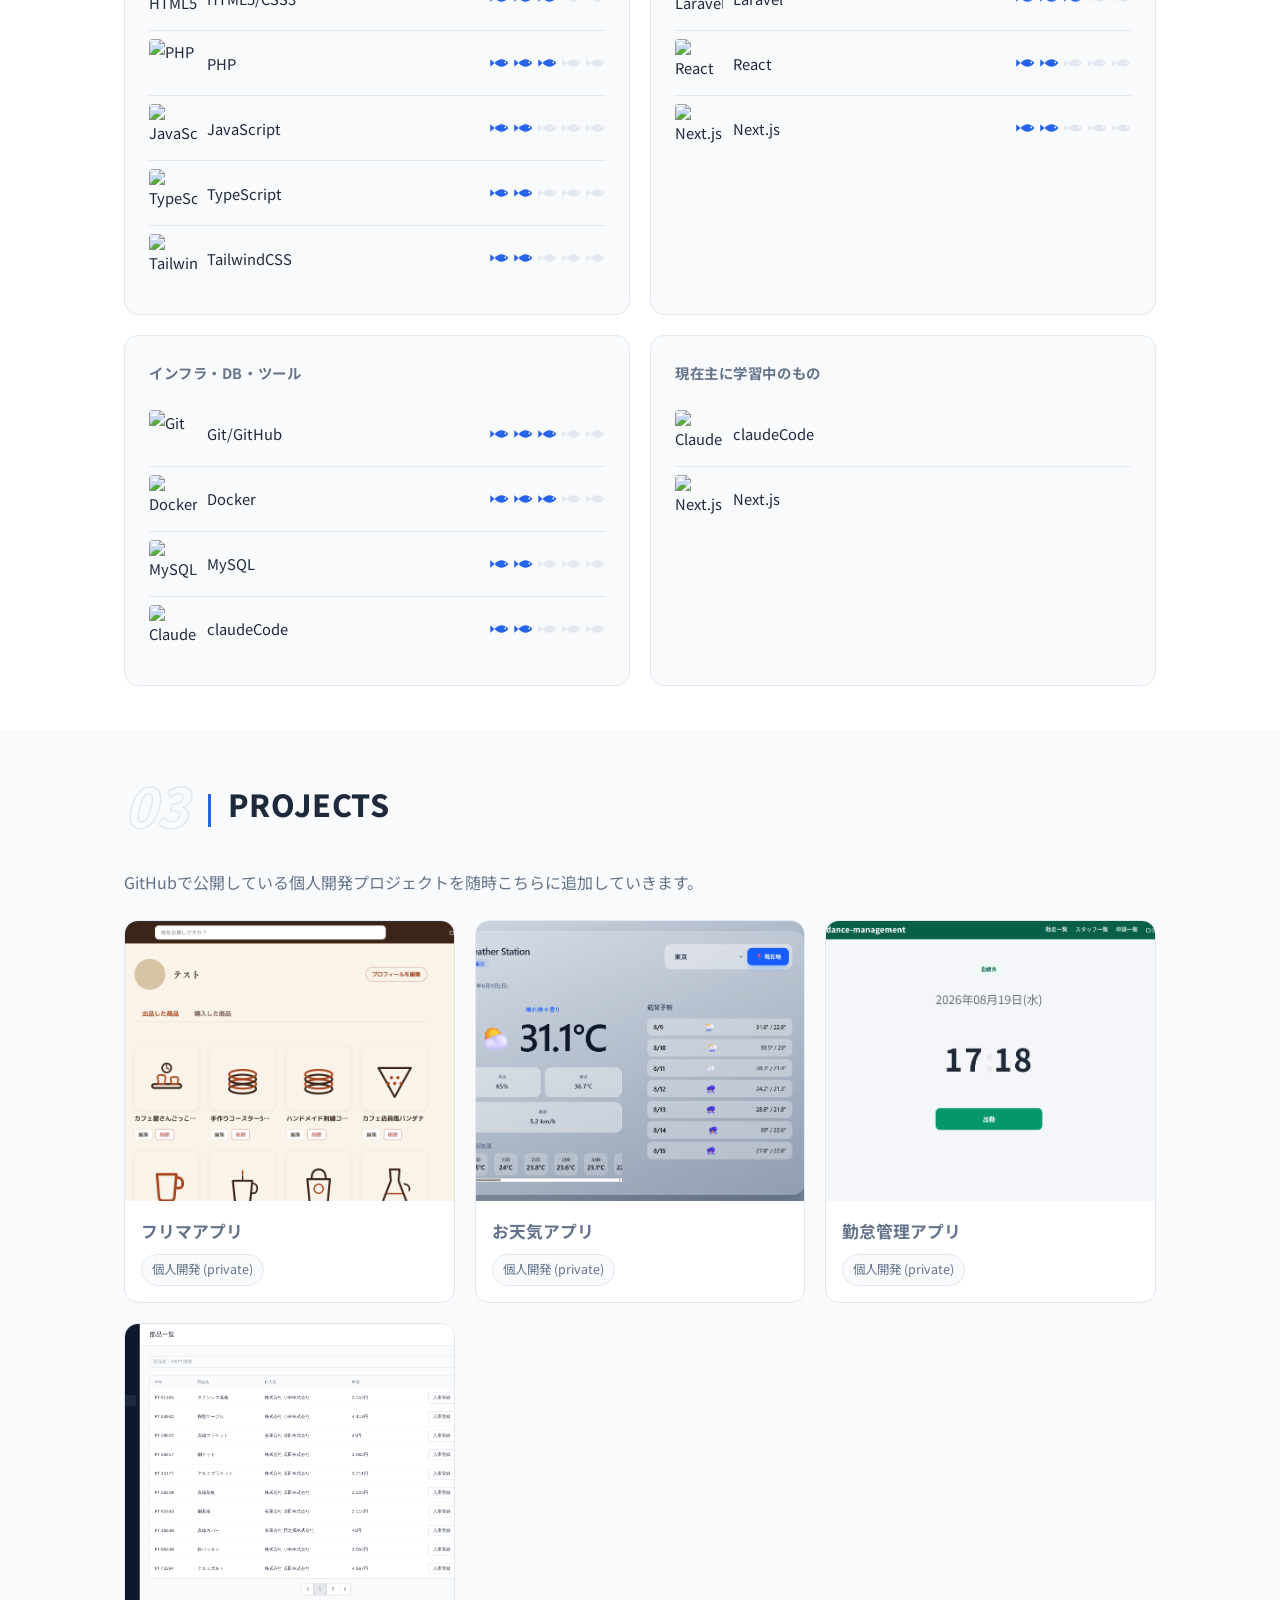
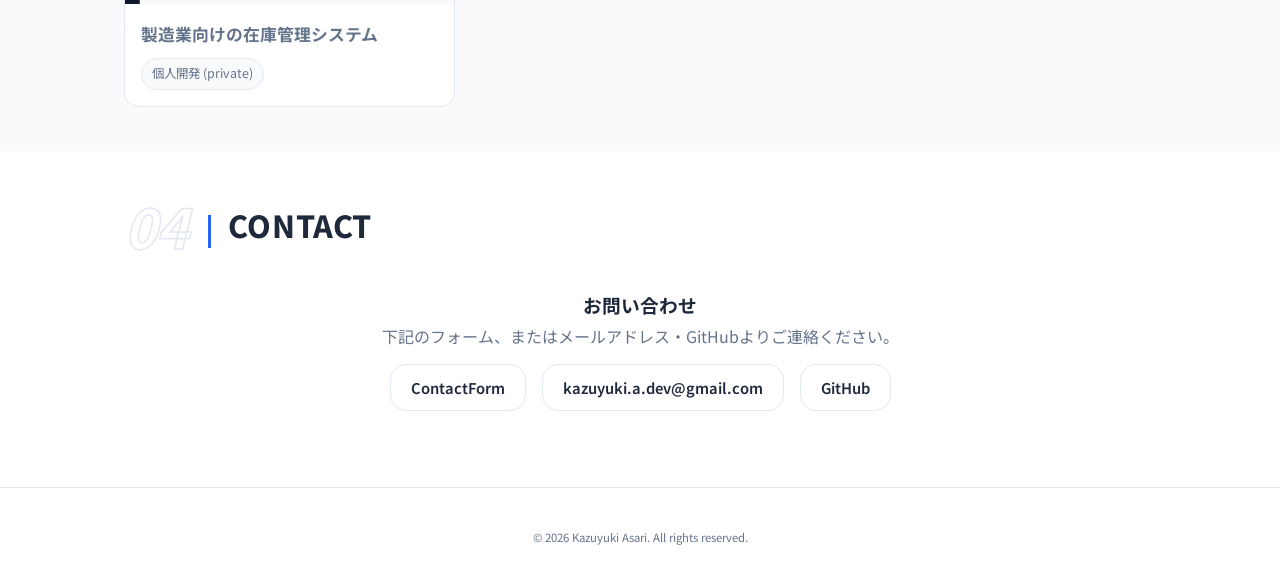
==== commit 774360fa: "ABOUTセクションに前職の経験を追記" ====
--- a/index.html
+++ b/index.html
@@ -3,12 +3,50 @@
   <head>
     <meta charset="UTF-8" />
     <meta name="viewport" content="width=device-width, initial-scale=1.0" />
+    <meta
+      name="description"
+      content="学ぶことを楽しみながら成長中のWebエンジニア志望、Kazuyuki Asariのポートフォリオサイトです。"
+    />
+
+    <meta property="og:type" content="website" />
+    <meta property="og:site_name" content="Kazuyuki Asari Portfolio" />
+    <meta
+      property="og:title"
+      content="Kazuyuki Asari Portfolio | Web Engineer"
+    />
+    <meta
+      property="og:description"
+      content="学ぶことを楽しみながら成長中のWebエンジニア志望、Kazuyuki Asariのポートフォリオサイトです。"
+    />
+    <meta property="og:url" content="https://kazuyuki-a-dev.netlify.app/" />
+    <meta
+      property="og:image"
+      content="https://kazuyuki-a-dev.netlify.app/images/readme/top.png"
+    />
+    <meta property="og:locale" content="ja_JP" />
+
+    <meta name="twitter:card" content="summary_large_image" />
+    <meta
+      name="twitter:title"
+      content="Kazuyuki Asari Portfolio | Web Engineer"
+    />
+    <meta
+      name="twitter:description"
+      content="学ぶことを楽しみながら成長中のWebエンジニア志望、Kazuyuki Asariのポートフォリオサイトです。"
+    />
+    <meta
+      name="twitter:image"
+      content="https://kazuyuki-a-dev.netlify.app/images/readme/top.png"
+    />
     <link rel="preconnect" href="https://fonts.googleapis.com" />
     <link rel="preconnect" href="https://fonts.gstatic.com" crossorigin />
     <link
       href="https://fonts.googleapis.com/css2?family=Noto+Sans+JP:wght@400;500;700&display=swap"
       rel="stylesheet"
     />
+    <link rel="icon" type="image/x-icon" href="favicon.ico" />
+    <link rel="icon" type="image/png" sizes="32x32" href="favicon-32.png" />
+    <link rel="apple-touch-icon" sizes="180x180" href="favicon-180.png" />
     <link rel="stylesheet" href="css/style.css" />
     <title>K.A portfolio</title>
   </head>
@@ -59,7 +97,7 @@
             <div class="card">
               <h3>😀 自己紹介</h3>
               <p>
-                40代から新たな挑戦としてプログラミング学習を始めました。難しさを感じながらも、新しいスキルが身についていく過程を楽しみながら、自分のペースで着実に成長していきたいと考えています。
+                前職では製造業に携わり、現場の業務に日々向き合ってきました。40代から新たな挑戦としてプログラミング学習を始め、難しさを感じながらも、新しいスキルが身についていく過程を楽しみながら、自分のペースで着実に成長していきたいと考えています。
               </p>
             </div>
             <div class="card">
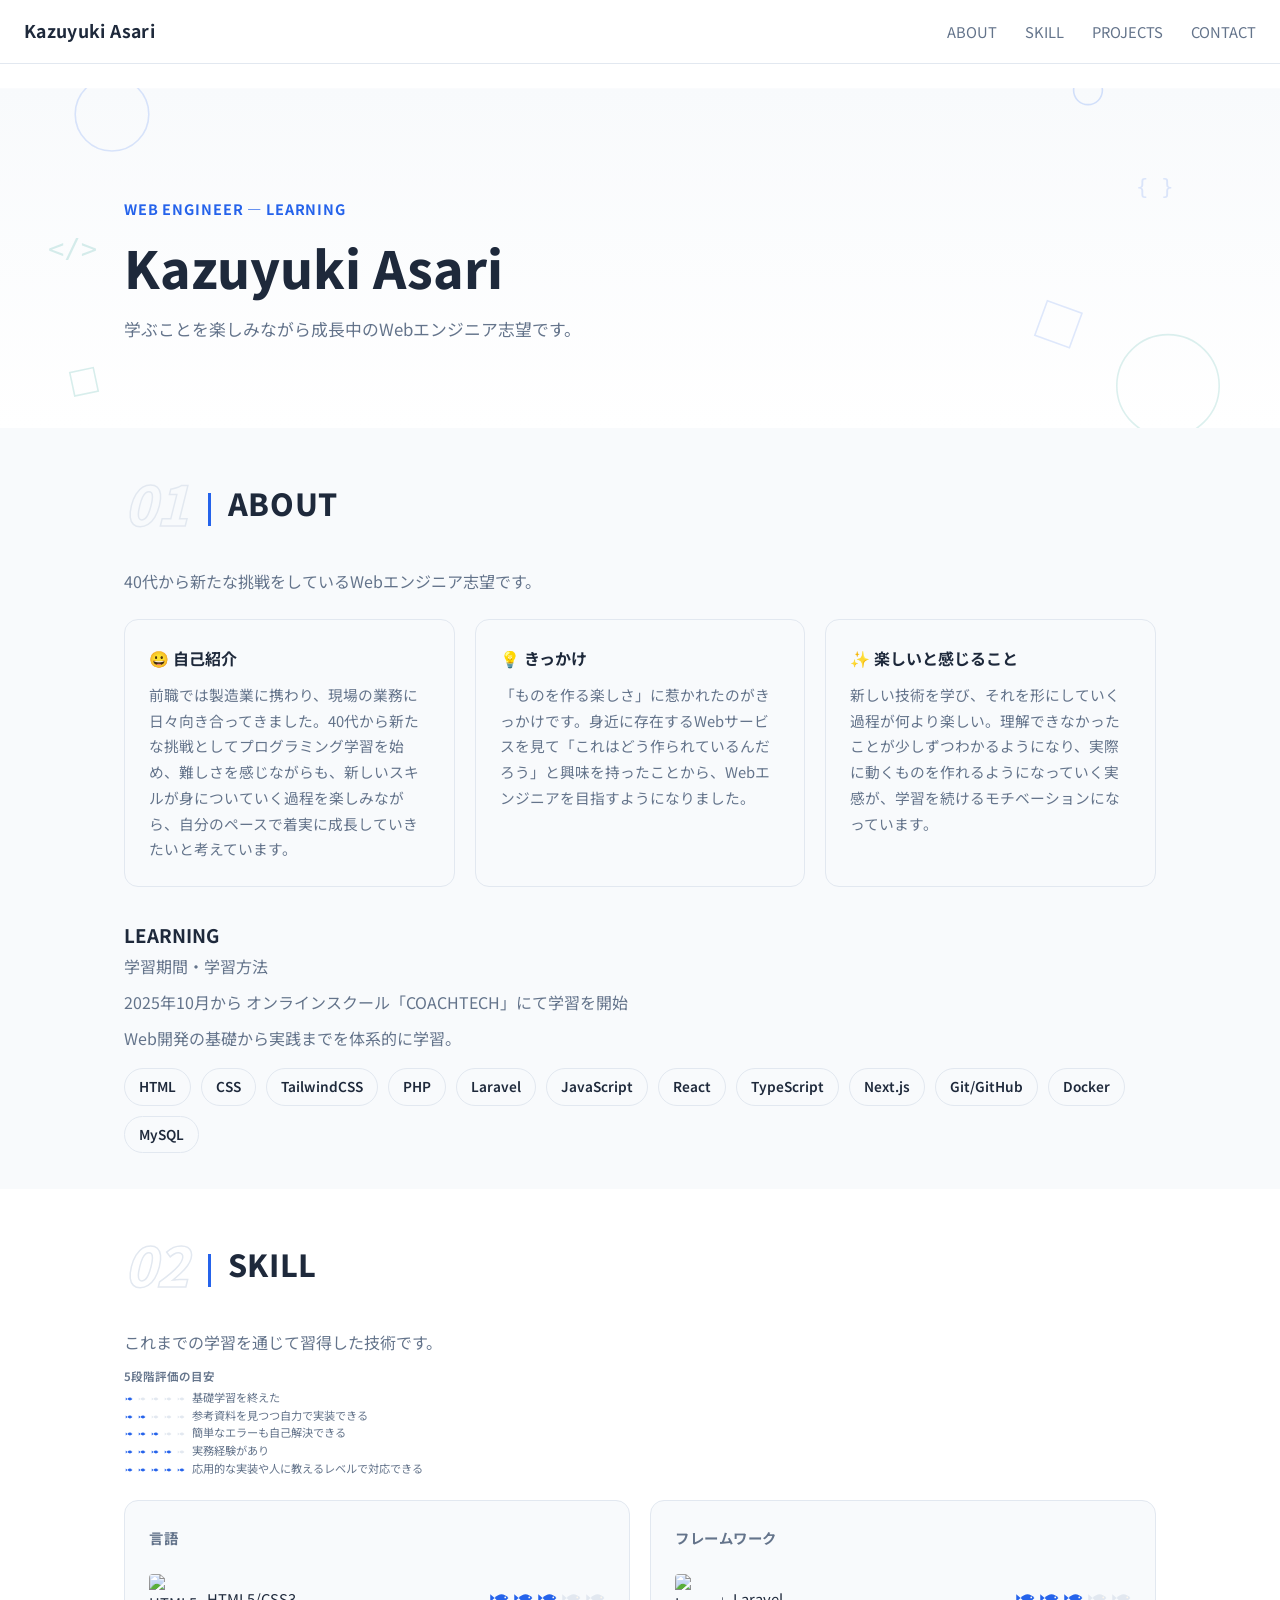
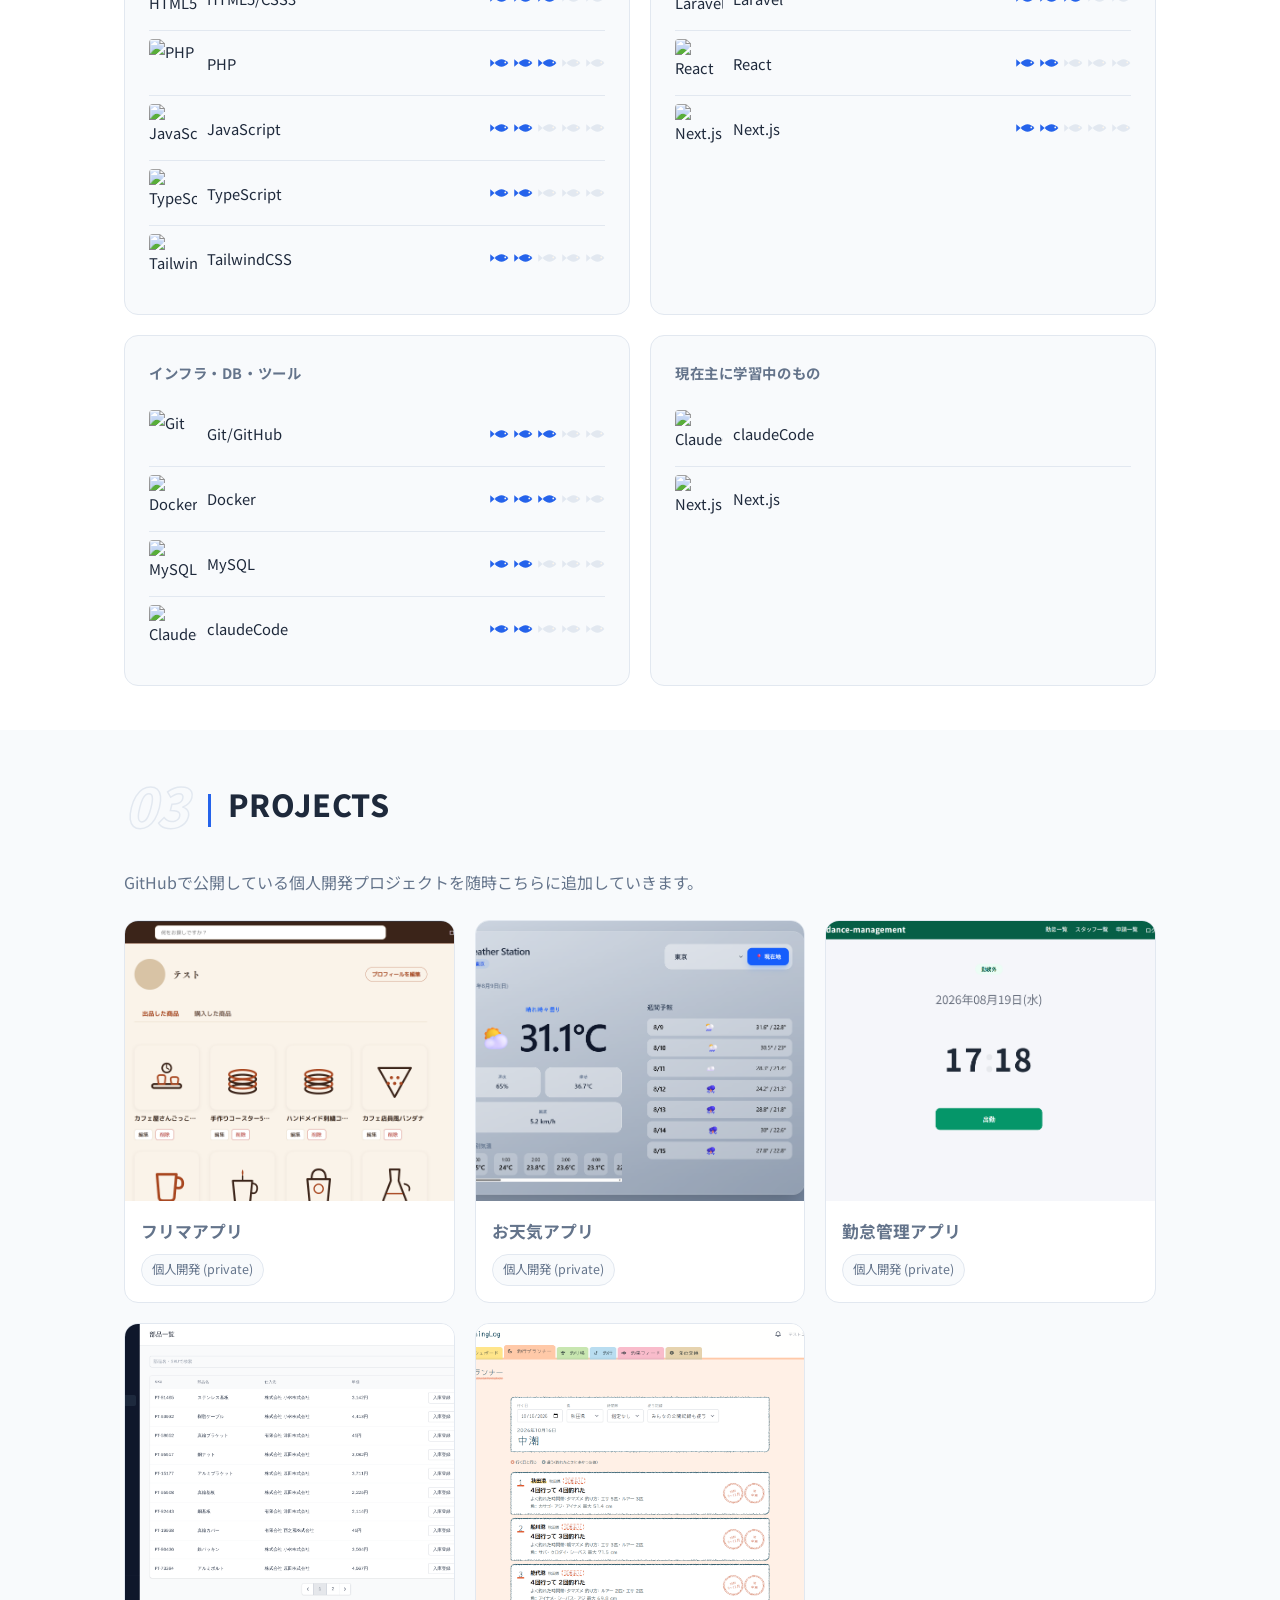
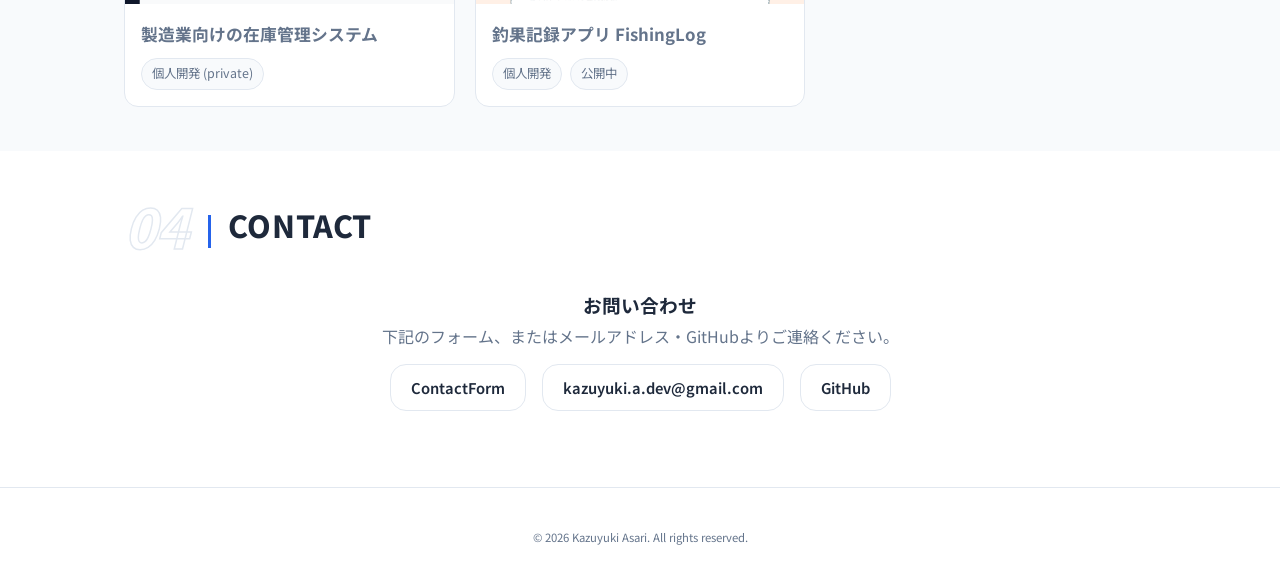
==== commit c1b5ae06: "PROJECTSに釣果記録アプリ FishingLog を追加 Co-Authored-By: Claude Opus 5.5 <noreply@anthropic.com>" ====
--- a/index.html
+++ b/index.html
@@ -207,6 +207,7 @@
                     alt="HTML5"
                     width="48"
                     height="48"
+                    loading="lazy"
                   />
                   HTML5/CSS3
                   <span class="level-dots" title="レベル目安 1/5">
@@ -223,6 +224,7 @@
                     alt="PHP"
                     width="48"
                     height="48"
+                    loading="lazy"
                   />
                   PHP
                   <span class="level-dots" title="レベル目安 1/5">
@@ -239,6 +241,7 @@
                     alt="JavaScript"
                     width="48"
                     height="48"
+                    loading="lazy"
                   />
                   JavaScript
                   <span class="level-dots" title="レベル目安 1/5">
@@ -255,6 +258,7 @@
                     alt="TypeScript"
                     width="48"
                     height="48"
+                    loading="lazy"
                   />
                   TypeScript
                   <span class="level-dots" title="レベル目安 1/5">
@@ -271,6 +275,7 @@
                     alt="Tailwind CSS"
                     width="48"
                     height="48"
+                    loading="lazy"
                   />
                   TailwindCSS
                   <span class="level-dots" title="レベル目安 1/5">
@@ -292,6 +297,7 @@
                     alt="Laravel"
                     width="48"
                     height="48"
+                    loading="lazy"
                   />
                   Laravel
                   <span class="level-dots" title="レベル目安 1/5">
@@ -308,6 +314,7 @@
                     alt="React"
                     width="48"
                     height="48"
+                    loading="lazy"
                   />
                   React
                   <span class="level-dots" title="レベル目安 1/5">
@@ -324,6 +331,7 @@
                     alt="Next.js"
                     width="48"
                     height="48"
+                    loading="lazy"
                   />
                   Next.js
                   <span class="level-dots" title="レベル目安 1/5">
@@ -345,6 +353,7 @@
                     alt="Git"
                     width="48"
                     height="48"
+                    loading="lazy"
                   />
                   Git/GitHub
                   <span class="level-dots" title="レベル目安 1/5">
@@ -361,6 +370,7 @@
                     alt="Docker"
                     width="48"
                     height="48"
+                    loading="lazy"
                   />
                   Docker
                   <span class="level-dots" title="レベル目安 1/5">
@@ -377,6 +387,7 @@
                     alt="MySQL"
                     width="48"
                     height="48"
+                    loading="lazy"
                   />
                   MySQL
                   <span class="level-dots" title="レベル目安 1/5">
@@ -393,6 +404,7 @@
                     alt="ClaudeCode"
                     width="48"
                     height="48"
+                    loading="lazy"
                   />
                   claudeCode
                   <span class="level-dots" title="レベル目安 1/5">
@@ -414,6 +426,7 @@
                     alt="ClaudeCode"
                     width="48"
                     height="48"
+                    loading="lazy"
                   />claudeCode
                 </li>
                 <li>
@@ -422,6 +435,7 @@
                     alt="Next.js"
                     width="48"
                     height="48"
+                    loading="lazy"
                   />
                   Next.js
                 </li>
@@ -449,6 +463,7 @@
                   alt="fleamarket-sample のトップページ"
                   width="400"
                   height="280"
+                  loading="lazy"
                 />
                 <h3>フリマアプリ</h3>
                 <ul class="tags">
@@ -463,6 +478,7 @@
                   alt="weather-app のトップページ"
                   width="400"
                   height="280"
+                  loading="lazy"
                 />
                 <h3>お天気アプリ</h3>
                 <ul class="tags">
@@ -477,6 +493,7 @@
                   alt="attendance-management のトップページ"
                   width="400"
                   height="280"
+                  loading="lazy"
                 />
                 <h3>勤怠管理アプリ</h3>
                 <ul class="tags">
@@ -491,10 +508,27 @@
                   alt="inventory-system の部品一覧"
                   width="400"
                   height="280"
+                  loading="lazy"
                 />
                 <h3>製造業向けの在庫管理システム</h3>
                 <ul class="tags">
                   <li>個人開発 (private)</li>
+                </ul>
+              </a>
+            </article>
+            <article class="project-card">
+              <a href="projects/fishing-log.html">
+                <img
+                  src="images/screenshots/fishing-log/planner.png"
+                  alt="fishing-log の釣行プランナー"
+                  width="400"
+                  height="280"
+                  loading="lazy"
+                />
+                <h3>釣果記録アプリ FishingLog</h3>
+                <ul class="tags">
+                  <li>個人開発</li>
+                  <li>公開中</li>
                 </ul>
               </a>
             </article>
--- a/css/style.css
+++ b/css/style.css
@@ -19,7 +19,7 @@
   --color-border: #e2e8f0;
   --radius: 14px;
   --max-width: 1080px;
-  --hero-photo: none;
+  --hero-photo: url("[data-uri]");
 }
 
 header {
@@ -544,6 +544,11 @@
 article p {
   color: var(--color-text-muted);
   font-size: 0.95rem;
+}
+/* 詳細ページで段落が続くとき、リンクのボタンの下に文が続くときのすき間 */
+.project-head p + p,
+.project-head .contact-links + p {
+  margin-top: 12px;
 }
 article ul {
   list-style: none;
